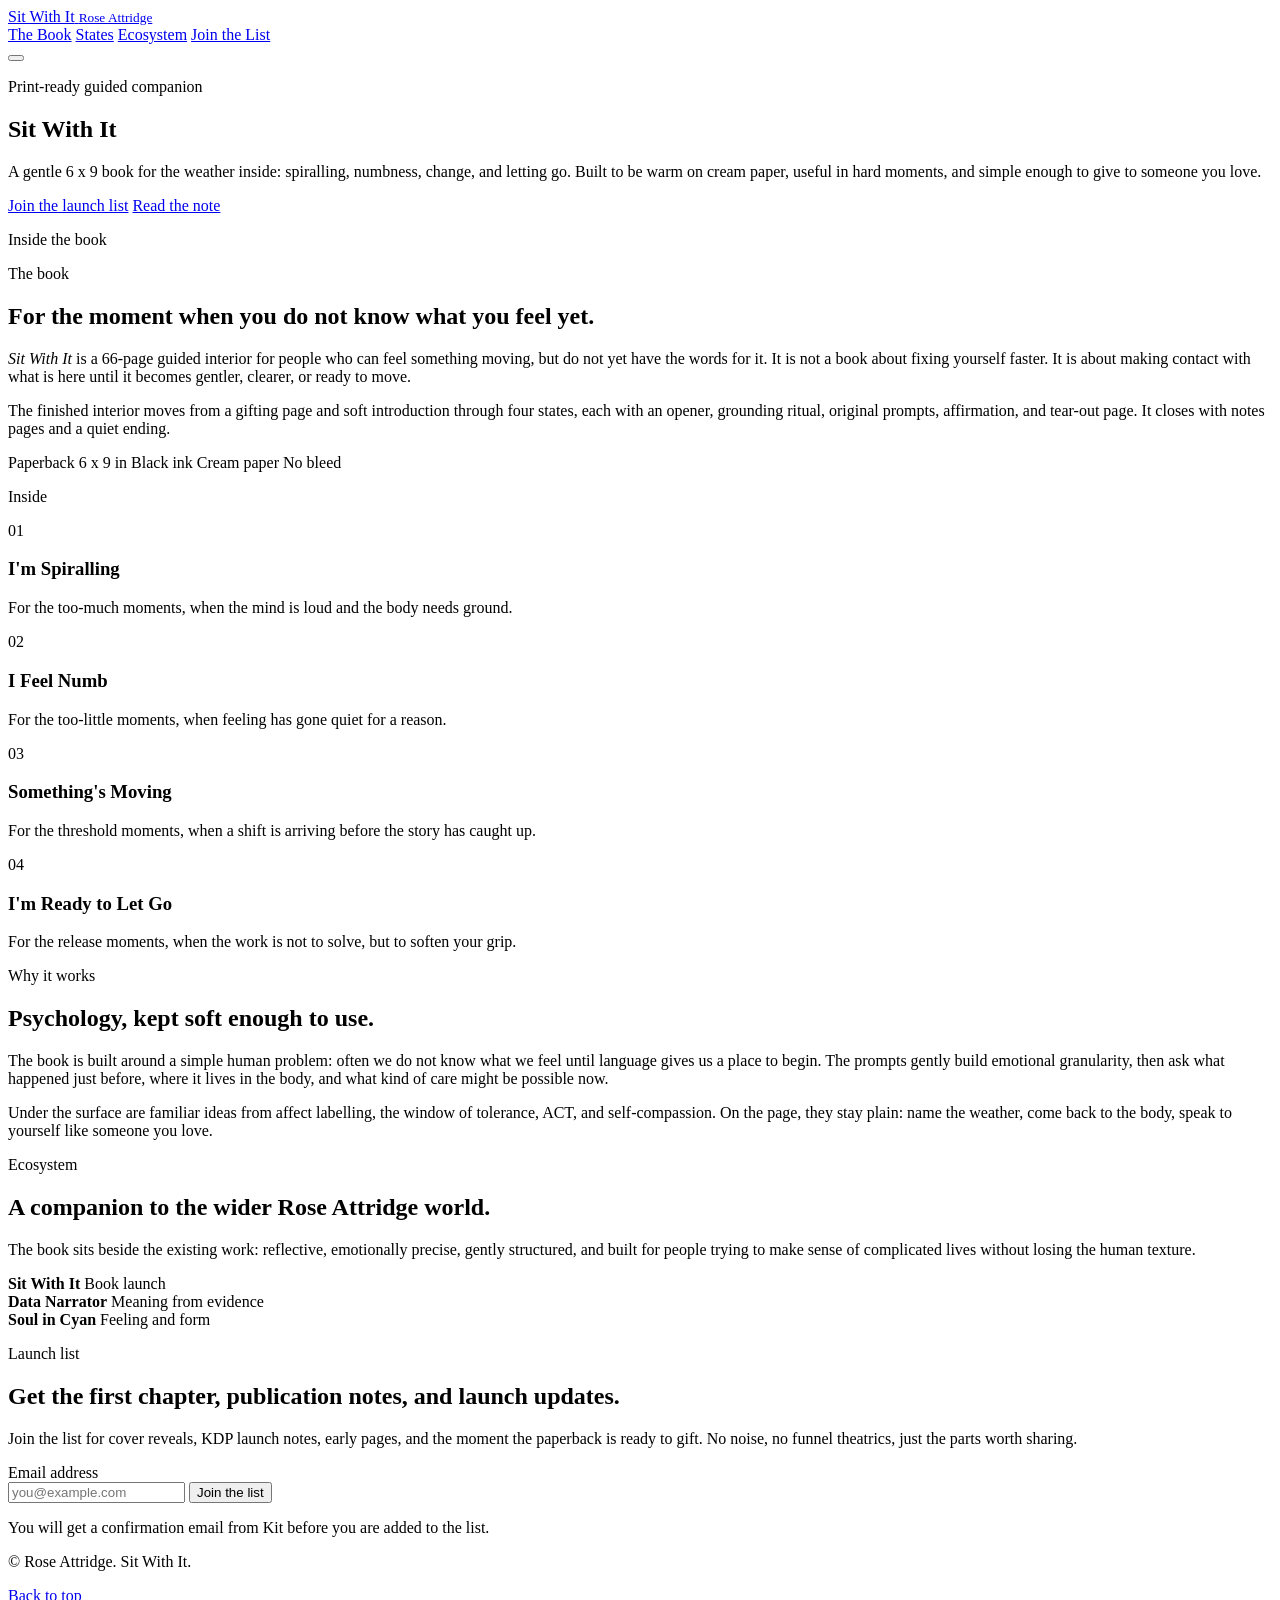
==== index.html @ 322db5fa "Create index.html" ====
<!doctype html>
<html lang="en">
  <head>
    <meta charset="UTF-8" />
    <meta name="viewport" content="width=device-width, initial-scale=1.0" />
    <title>Sit With It | Book Launch</title>
    <meta
      name="description"
      content="Sit With It is a giftable 6x9 guided companion by Rose Attridge for spiralling, numbness, change, and letting go."
    />
    <meta property="og:title" content="Sit With It | Book Launch" />
    <meta
      property="og:description"
      content="Join the launch list for Rose Attridge's print-ready guided companion, Sit With It."
    />
    <meta property="og:type" content="website" />
    <meta property="og:image" content="https://sit-with-it.roseattridge.chatgpt.site/assets/sit-with-it-journal-mockup-corrected-D-GEK0Gi.png" />
    <link rel="icon" href="favicon.svg" />
    <link rel="preconnect" href="https://fonts.googleapis.com" />
    <link rel="preconnect" href="https://fonts.gstatic.com" crossorigin />
    <link
      href="https://fonts.googleapis.com/css2?family=Cormorant+Garamond:ital,wght@0,400;0,500;0,600;1,400&family=Inter:wght@300;400;500;600&display=swap"
      rel="stylesheet"
    />
    <link rel="stylesheet" href="styles.css" />
  </head>
  <body>
    <header class="site-header" data-header>
      <a class="wordmark" href="#top" aria-label="Sit With It home">
        <span>Sit With It</span>
        <small>Rose Attridge</small>
      </a>
      <nav class="nav" aria-label="Primary navigation">
        <a href="#book">The Book</a>
        <a href="#states">States</a>
        <a href="#ecosystem">Ecosystem</a>
        <a class="nav-cta" href="#launch-list">Join the List</a>
      </nav>
      <button class="menu-button" type="button" data-menu-button aria-label="Open navigation">
        <span></span>
        <span></span>
      </button>
    </header>

    <main id="top">
      <section class="hero" aria-labelledby="hero-title">
        <div class="hero-copy">
          <p class="eyebrow">Print-ready guided companion</p>
          <h1 id="hero-title">Sit With It</h1>
          <p class="hero-text">
            A gentle 6 x 9 book for the weather inside: spiralling, numbness, change,
            and letting go. Built to be warm on cream paper, useful in hard moments,
            and simple enough to give to someone you love.
          </p>
          <div class="hero-actions">
            <a class="button primary" href="#launch-list">Join the launch list</a>
            <a class="button secondary" href="#book">Read the note</a>
          </div>
        </div>
        <p class="scroll-cue">Inside the book</p>
      </section>

      <section class="section intro" id="book">
        <p class="section-label">The book</p>
        <div class="intro-grid">
          <div>
            <h2>For the moment when you do not know what you feel yet.</h2>
          </div>
          <div class="intro-copy">
            <p>
              <em>Sit With It</em> is a 66-page guided interior for people who can feel
              something moving, but do not yet have the words for it. It is not a book
              about fixing yourself faster. It is about making contact with what is here
              until it becomes gentler, clearer, or ready to move.
            </p>
            <p>
              The finished interior moves from a gifting page and soft introduction
              through four states, each with an opener, grounding ritual, original
              prompts, affirmation, and tear-out page. It closes with notes pages and
              a quiet ending.
            </p>
          </div>
        </div>
        <div class="production-strip" aria-label="Book production details">
          <span>Paperback</span>
          <span>6 x 9 in</span>
          <span>Black ink</span>
          <span>Cream paper</span>
          <span>No bleed</span>
        </div>
      </section>

      <section class="dark-band" id="states">
        <div class="band-inner">
          <p class="section-label light">Inside</p>
          <div class="theme-grid">
            <article>
              <span>01</span>
              <h3>I'm Spiralling</h3>
              <p>For the too-much moments, when the mind is loud and the body needs ground.</p>
            </article>
            <article>
              <span>02</span>
              <h3>I Feel Numb</h3>
              <p>For the too-little moments, when feeling has gone quiet for a reason.</p>
            </article>
            <article>
              <span>03</span>
              <h3>Something's Moving</h3>
              <p>For the threshold moments, when a shift is arriving before the story has caught up.</p>
            </article>
            <article>
              <span>04</span>
              <h3>I'm Ready to Let Go</h3>
              <p>For the release moments, when the work is not to solve, but to soften your grip.</p>
            </article>
          </div>
        </div>
      </section>

      <section class="section science" id="science">
        <p class="section-label">Why it works</p>
        <div class="science-layout">
          <h2>Psychology, kept soft enough to use.</h2>
          <div class="science-copy">
            <p>
              The book is built around a simple human problem: often we do not know
              what we feel until language gives us a place to begin. The prompts gently
              build emotional granularity, then ask what happened just before, where it
              lives in the body, and what kind of care might be possible now.
            </p>
            <p>
              Under the surface are familiar ideas from affect labelling, the window of
              tolerance, ACT, and self-compassion. On the page, they stay plain: name
              the weather, come back to the body, speak to yourself like someone you love.
            </p>
          </div>
        </div>
      </section>

      <section class="section ecosystem" id="ecosystem">
        <p class="section-label">Ecosystem</p>
        <div class="ecosystem-layout">
          <div class="ecosystem-copy">
            <h2>A companion to the wider Rose Attridge world.</h2>
            <p>
              The book sits beside the existing work: reflective, emotionally precise,
              gently structured, and built for people trying to make sense of complicated
              lives without losing the human texture.
            </p>
          </div>
          <div class="orbit" aria-label="Related ecosystem">
            <div>
              <strong>Sit With It</strong>
              <span>Book launch</span>
            </div>
            <div>
              <strong>Data Narrator</strong>
              <span>Meaning from evidence</span>
            </div>
            <div>
              <strong>Soul in Cyan</strong>
              <span>Feeling and form</span>
            </div>
          </div>
        </div>
      </section>

      <section class="launch" id="launch-list">
        <div class="launch-copy">
          <p class="eyebrow">Launch list</p>
          <h2>Get the first chapter, publication notes, and launch updates.</h2>
          <p>
            Join the list for cover reveals, KDP launch notes, early pages, and the
            moment the paperback is ready to gift. No noise, no funnel theatrics, just
            the parts worth sharing.
          </p>
        </div>

        <form
          class="signup-form seva-form formkit-form"
          action="https://app.kit.com/forms/9691021/subscriptions"
          method="post"
          data-sv-form="9691021"
          data-uid="6dd5b5a5a5"
          data-format="inline"
          data-version="5"
          data-kit-form
        >
          <label for="email">Email address</label>
          <div class="form-row">
            <input
              id="email"
              class="formkit-input"
              name="email_address"
              type="email"
              placeholder="you@example.com"
              aria-label="Email address"
              required
            />
            <button class="button primary formkit-submit" type="submit" data-element="submit">
              Join the list
            </button>
          </div>
          <p class="form-note">
            You will get a confirmation email from Kit before you are added to the list.
          </p>
        </form>
      </section>
    </main>

    <footer class="site-footer">
      <p>© <span data-year></span> Rose Attridge. Sit With It.</p>
      <a href="#top">Back to top</a>
    </footer>

    <script src="https://f.convertkit.com/ckjs/ck.5.js"></script>
    <script type="module" src="script.js"></script>
  </body>
</html>
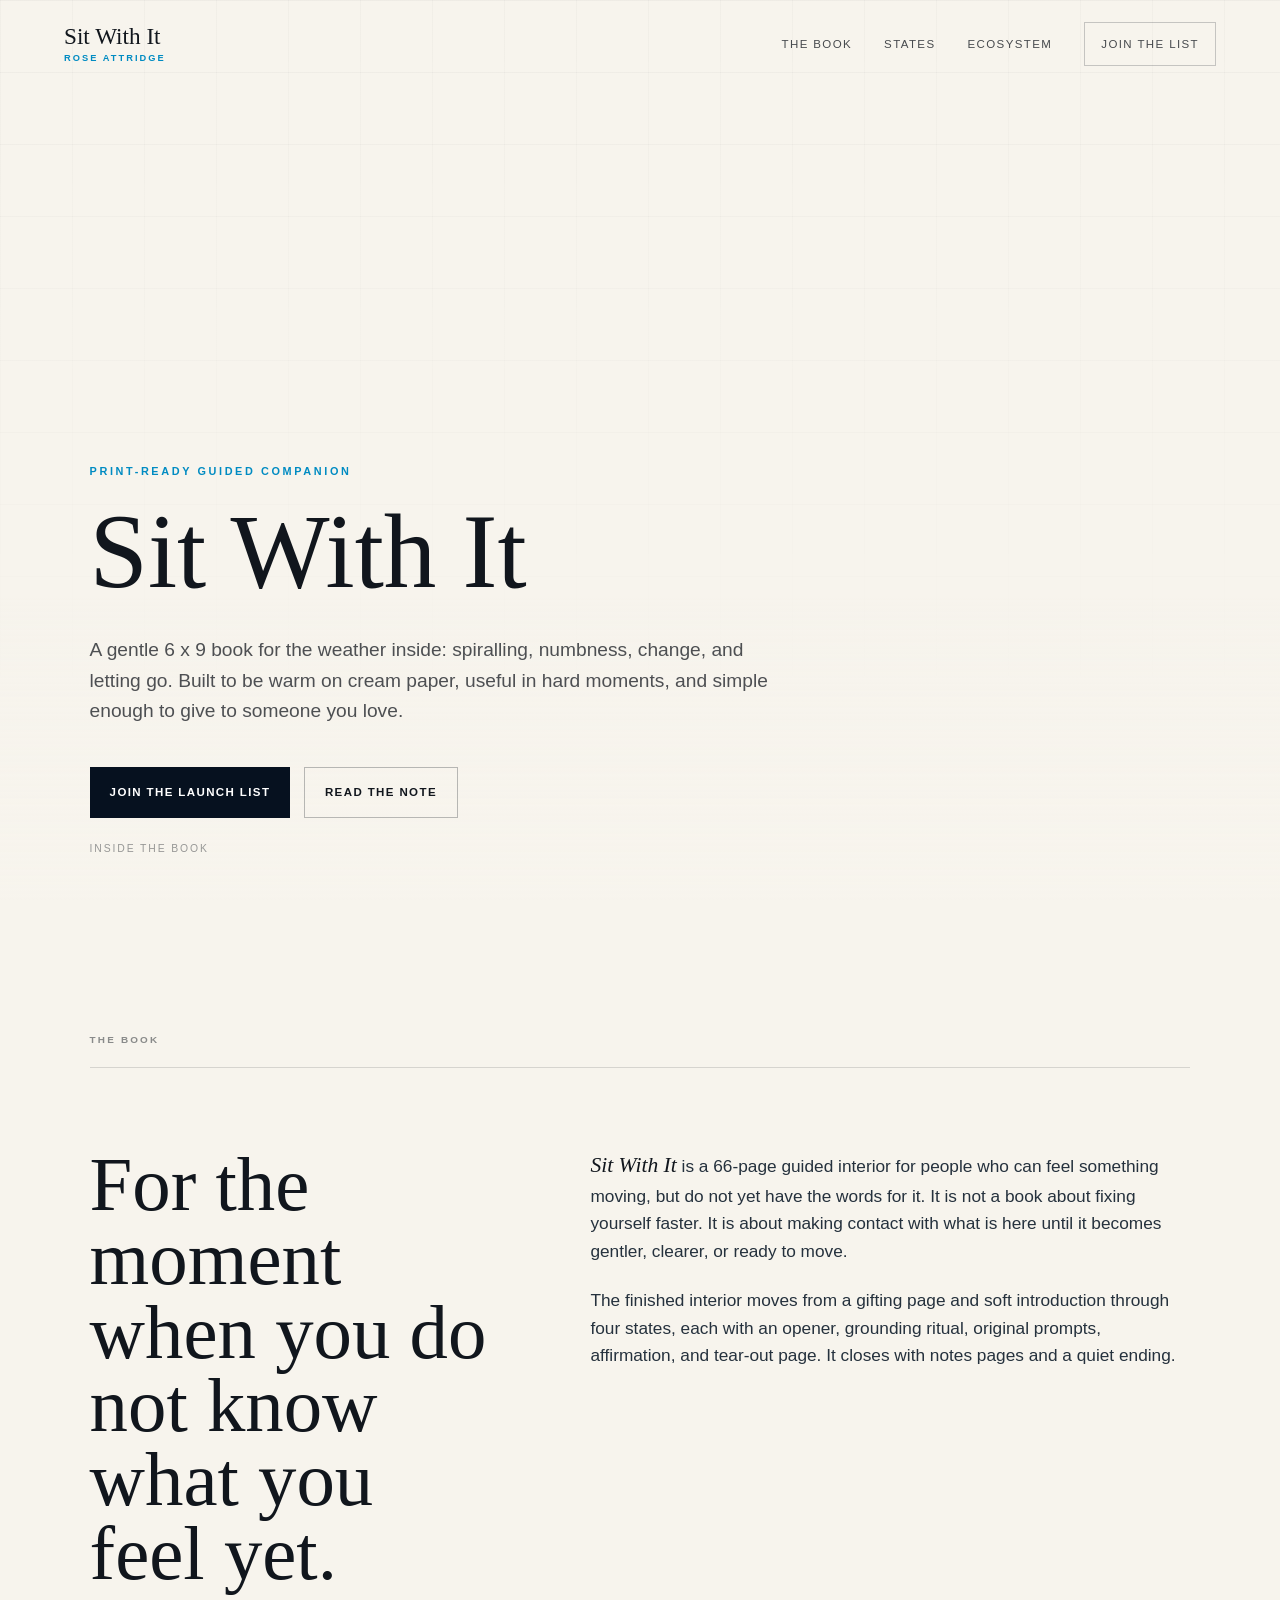
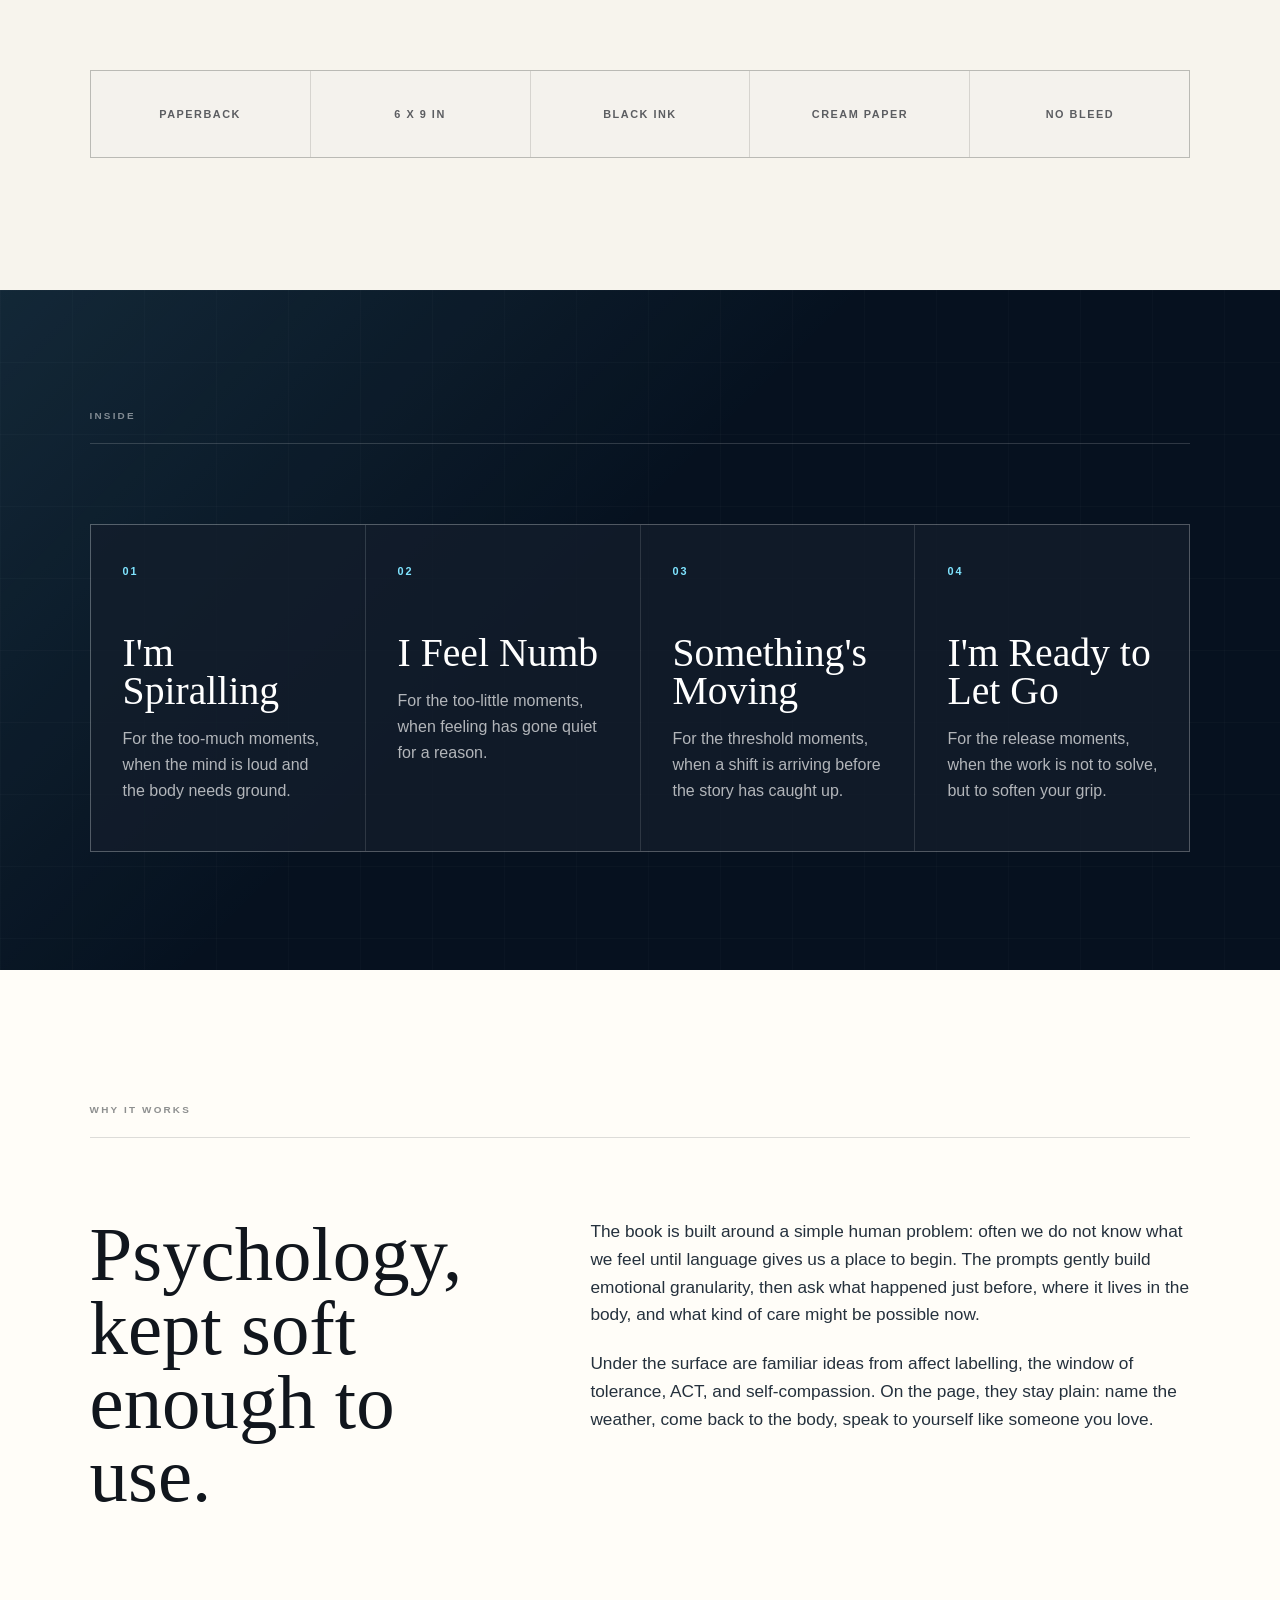
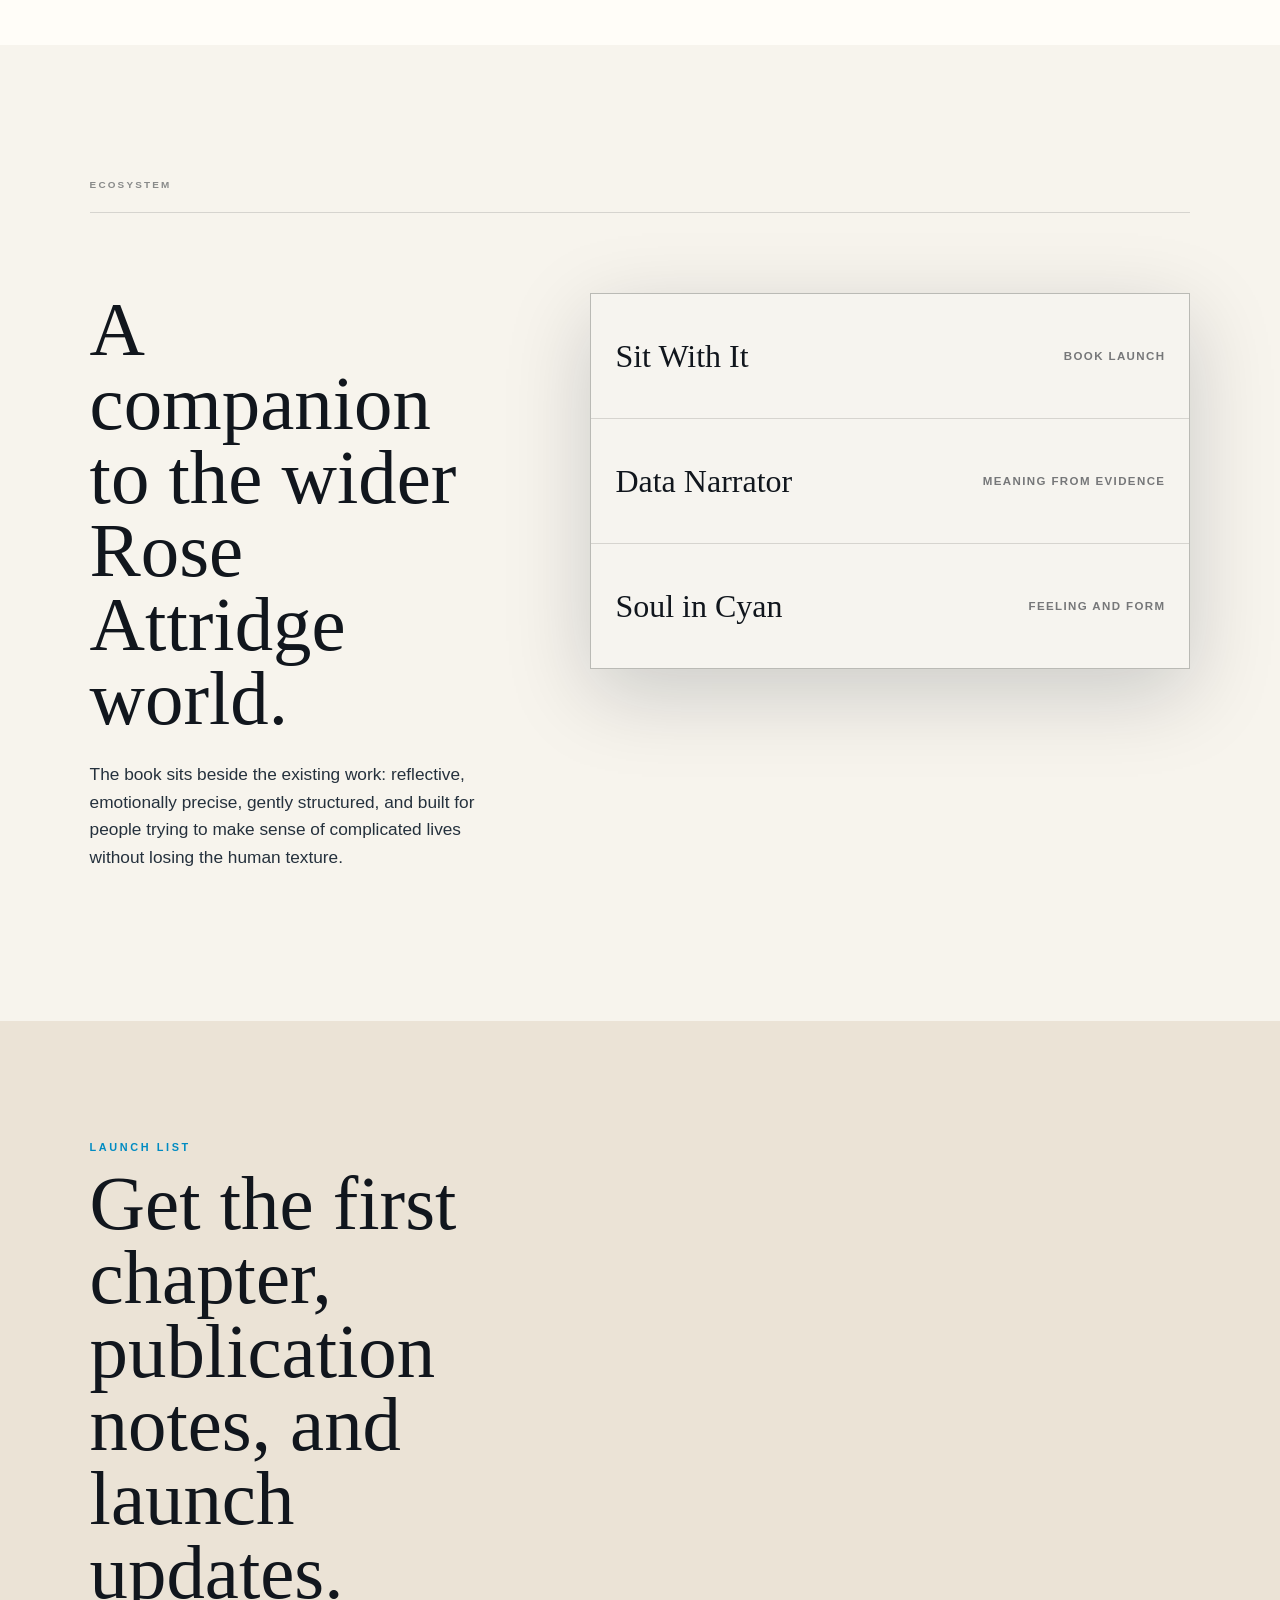
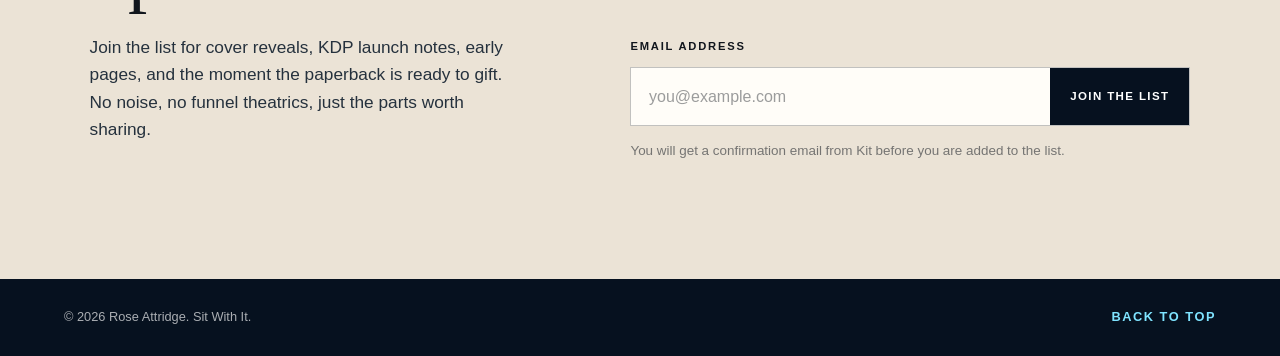
==== commit 7d233df0: "Add analytics and SEO metadata" ====
--- a/index.html
+++ b/index.html
@@ -8,21 +8,60 @@
       name="description"
       content="Sit With It is a giftable 6x9 guided companion by Rose Attridge for spiralling, numbness, change, and letting go."
     />
+    <meta name="robots" content="index, follow, max-image-preview:large" />
+    <link rel="canonical" href="https://sitwithit.co.uk/" />
+    <link rel="manifest" href="/site.webmanifest" />
+    <meta name="theme-color" content="#f4eadf" />
     <meta property="og:title" content="Sit With It | Book Launch" />
     <meta
       property="og:description"
       content="Join the launch list for Rose Attridge's print-ready guided companion, Sit With It."
     />
     <meta property="og:type" content="website" />
-    <meta property="og:image" content="https://sit-with-it.roseattridge.chatgpt.site/assets/sit-with-it-journal-mockup-corrected-D-GEK0Gi.png" />
+    <meta property="og:site_name" content="Sit With It" />
+    <meta property="og:url" content="https://sitwithit.co.uk/" />
+    <meta property="og:image" content="https://sitwithit.co.uk/assets/sit-with-it-journal-mockup-corrected.png" />
+    <meta property="og:image:alt" content="Sit With It guided companion journal by Rose Attridge" />
+    <meta name="twitter:card" content="summary_large_image" />
+    <meta name="twitter:title" content="Sit With It | Book Launch" />
+    <meta
+      name="twitter:description"
+      content="A gentle guided companion for spiralling, numbness, change, and letting go."
+    />
+    <meta name="twitter:image" content="https://sitwithit.co.uk/assets/sit-with-it-journal-mockup-corrected.png" />
     <link rel="icon" href="favicon.svg" />
     <link rel="preconnect" href="https://fonts.googleapis.com" />
     <link rel="preconnect" href="https://fonts.gstatic.com" crossorigin />
+    <link rel="preconnect" href="https://www.googletagmanager.com" />
     <link
       href="https://fonts.googleapis.com/css2?family=Cormorant+Garamond:ital,wght@0,400;0,500;0,600;1,400&family=Inter:wght@300;400;500;600&display=swap"
       rel="stylesheet"
     />
     <link rel="stylesheet" href="styles.css" />
+    <script>
+      window.GA_MEASUREMENT_ID = 'G-603SZCWYZ1';
+    </script>
+    <script src="analytics.js" defer></script>
+    <script type="application/ld+json">
+      {
+        "@context": "https://schema.org",
+        "@type": "Book",
+        "name": "Sit With It",
+        "url": "https://sitwithit.co.uk/",
+        "author": {
+          "@type": "Person",
+          "name": "Rose Attridge",
+          "url": "https://roseattridge.com/"
+        },
+        "description": "Sit With It is a giftable 6x9 guided companion by Rose Attridge for spiralling, numbness, change, and letting go.",
+        "bookFormat": "https://schema.org/Paperback",
+        "inLanguage": "en",
+        "publisher": {
+          "@type": "Person",
+          "name": "Rose Attridge"
+        }
+      }
+    </script>
   </head>
   <body>
     <header class="site-header" data-header>
--- a/styles.css
+++ b/styles.css
@@ -0,0 +1,623 @@
+:root {
+  --ink: #11161d;
+  --ink-soft: #25313d;
+  --night: #06111f;
+  --night-2: #0a1f34;
+  --cyan: #008bc2;
+  --cyan-bright: #7fe4ff;
+  --silver: #dce3e8;
+  --paper: #f7f4ed;
+  --paper-deep: #ebe3d6;
+  --bone: #fffdf8;
+  --clay: #9f6d55;
+  --moss: #677664;
+  --line: rgba(17, 22, 29, .14);
+  --line-light: rgba(255, 255, 255, .16);
+  --shadow: 0 24px 80px rgba(6, 17, 31, .18);
+}
+
+* { box-sizing: border-box; }
+
+html { scroll-behavior: smooth; }
+
+body {
+  margin: 0;
+  background: var(--paper);
+  color: var(--ink);
+  font-family: Inter, sans-serif;
+  font-weight: 300;
+  line-height: 1.6;
+}
+
+body::before {
+  content: "";
+  position: fixed;
+  inset: 0;
+  z-index: -1;
+  pointer-events: none;
+  background:
+    linear-gradient(rgba(17, 22, 29, .025) 1px, transparent 1px),
+    linear-gradient(90deg, rgba(17, 22, 29, .02) 1px, transparent 1px);
+  background-size: 72px 72px;
+  opacity: .55;
+}
+
+a { color: inherit; text-decoration: none; }
+
+h1,
+h2,
+h3,
+p { margin-top: 0; }
+
+h1,
+h2,
+h3 {
+  font-family: "Cormorant Garamond", serif;
+  font-weight: 500;
+  letter-spacing: 0;
+  line-height: .96;
+}
+
+.site-header {
+  position: fixed;
+  z-index: 50;
+  top: 0;
+  left: 0;
+  width: 100%;
+  height: 88px;
+  display: flex;
+  align-items: center;
+  justify-content: space-between;
+  padding: 0 5vw;
+  color: var(--ink);
+  transition: .35s ease;
+}
+
+.site-header.scrolled,
+.site-header.menu-open {
+  height: 70px;
+  background: rgba(6, 17, 31, .9);
+  border-bottom: 1px solid rgba(255, 255, 255, .08);
+  backdrop-filter: blur(16px);
+  color: white;
+}
+
+.wordmark {
+  display: flex;
+  flex-direction: column;
+  line-height: 1.05;
+}
+
+.wordmark span {
+  font-family: "Cormorant Garamond", serif;
+  font-size: 1.45rem;
+}
+
+.wordmark small {
+  margin-top: 5px;
+  color: var(--cyan);
+  font-size: .58rem;
+  font-weight: 600;
+  letter-spacing: .22em;
+  text-transform: uppercase;
+}
+
+.nav {
+  display: flex;
+  align-items: center;
+  gap: 2rem;
+}
+
+.nav a {
+  font-size: .72rem;
+  font-weight: 500;
+  letter-spacing: .12em;
+  opacity: .76;
+  text-transform: uppercase;
+}
+
+.nav a:hover { opacity: 1; }
+
+.nav-cta {
+  border: 1px solid rgba(17, 22, 29, .28);
+  padding: .72rem 1rem;
+}
+
+.site-header.scrolled .wordmark small,
+.site-header.menu-open .wordmark small {
+  color: var(--cyan-bright);
+}
+
+.site-header.scrolled .nav-cta,
+.site-header.menu-open .nav-cta {
+  border-color: rgba(255, 255, 255, .42);
+}
+
+.menu-button { display: none; }
+
+.hero {
+  min-height: 100svh;
+  padding: 160px 7vw 82px;
+  color: var(--ink);
+  position: relative;
+  overflow: hidden;
+  display: grid;
+  grid-template-columns: minmax(0, 1fr);
+  align-items: end;
+  background:
+    linear-gradient(90deg, rgba(247, 244, 237, .98) 0%, rgba(247, 244, 237, .93) 34%, rgba(247, 244, 237, .58) 62%, rgba(247, 244, 237, .38) 100%),
+    url("https://sit-with-it.roseattridge.chatgpt.site/assets/sit-with-it-journal-mockup-corrected-D-GEK0Gi.png") center right / cover no-repeat,
+    var(--paper);
+}
+
+.hero::before {
+  content: "";
+  position: absolute;
+  inset: 0;
+  pointer-events: none;
+  background:
+    linear-gradient(rgba(17, 22, 29, .035) 1px, transparent 1px),
+    linear-gradient(90deg, rgba(17, 22, 29, .025) 1px, transparent 1px);
+  background-size: 72px 72px;
+  mask-image: linear-gradient(to bottom, black 0%, transparent 82%);
+}
+
+.hero::after {
+  content: "";
+  position: absolute;
+  inset: auto 0 0;
+  height: 34vh;
+  background: linear-gradient(to bottom, transparent, var(--paper));
+}
+
+.hero-copy,
+.scroll-cue {
+  position: relative;
+  z-index: 2;
+}
+
+.eyebrow {
+  color: var(--cyan);
+  font-size: .68rem;
+  font-weight: 600;
+  letter-spacing: .24em;
+  text-transform: uppercase;
+}
+
+.hero .eyebrow {
+  color: var(--cyan);
+  margin-bottom: 1.35rem;
+}
+
+.hero h1 {
+  max-width: 960px;
+  margin: 0 0 2rem;
+  font-size: clamp(4rem, 8.2vw, 8.9rem);
+}
+
+.hero-text {
+  max-width: 690px;
+  color: rgba(17, 22, 29, .74);
+  font-size: clamp(1.05rem, 1.5vw, 1.32rem);
+}
+
+.hero-actions {
+  display: flex;
+  flex-wrap: wrap;
+  gap: .85rem;
+  margin-top: 2.5rem;
+}
+
+.button {
+  display: inline-flex;
+  min-height: 48px;
+  align-items: center;
+  justify-content: center;
+  padding: .95rem 1.25rem;
+  border: 0;
+  border-radius: 0;
+  cursor: pointer;
+  font-family: Inter, sans-serif;
+  font-size: .72rem;
+  font-weight: 600;
+  letter-spacing: .12em;
+  text-transform: uppercase;
+  transition: .25s ease;
+}
+
+.button.primary {
+  background: var(--night);
+  color: white;
+}
+
+.button.secondary {
+  border: 1px solid rgba(17, 22, 29, .28);
+  color: var(--ink);
+}
+
+.button:hover { transform: translateY(-2px); }
+
+.scroll-cue {
+  position: absolute;
+  bottom: 32px;
+  left: 7vw;
+  color: rgba(17, 22, 29, .42);
+  font-size: .65rem;
+  letter-spacing: .18em;
+  text-transform: uppercase;
+}
+
+.section {
+  position: relative;
+  padding: 132px 7vw;
+}
+
+.section-label {
+  margin-bottom: 5rem;
+  padding-bottom: 1.2rem;
+  border-bottom: 1px solid var(--line);
+  color: rgba(17, 22, 29, .48);
+  font-size: .62rem;
+  font-weight: 600;
+  letter-spacing: .22em;
+  text-transform: uppercase;
+}
+
+.section-label.light {
+  border-bottom-color: var(--line-light);
+  color: rgba(255, 255, 255, .48);
+}
+
+.intro-grid,
+.ecosystem-layout,
+.science-layout {
+  display: grid;
+  grid-template-columns: minmax(0, 1fr) minmax(320px, 600px);
+  gap: clamp(3rem, 8vw, 9rem);
+}
+
+.intro h2,
+.science h2,
+.ecosystem h2,
+.launch h2 {
+  margin-bottom: 0;
+  font-size: clamp(3.1rem, 6vw, 6.6rem);
+}
+
+.intro-copy {
+  color: var(--ink-soft);
+  font-size: 1.08rem;
+}
+
+.intro-copy p + p { margin-top: 1.35rem; }
+
+.intro-copy em {
+  color: var(--ink);
+  font-family: "Cormorant Garamond", serif;
+  font-size: 1.25em;
+}
+
+.production-strip {
+  display: grid;
+  grid-template-columns: repeat(5, minmax(0, 1fr));
+  gap: 1px;
+  margin-top: 5rem;
+  border: 1px solid var(--line);
+  background: var(--line);
+}
+
+.production-strip span {
+  min-height: 86px;
+  display: grid;
+  place-items: center;
+  background: rgba(255, 253, 248, .72);
+  color: rgba(17, 22, 29, .68);
+  font-size: .68rem;
+  font-weight: 600;
+  letter-spacing: .14em;
+  text-align: center;
+  text-transform: uppercase;
+}
+
+.dark-band {
+  position: relative;
+  overflow: hidden;
+  padding: 118px 7vw;
+  background: var(--night);
+  color: white;
+}
+
+.dark-band::before {
+  content: "";
+  position: absolute;
+  inset: 0;
+  background:
+    linear-gradient(135deg, rgba(127, 228, 255, .12), transparent 46%),
+    linear-gradient(rgba(255, 255, 255, .025) 1px, transparent 1px),
+    linear-gradient(90deg, rgba(255, 255, 255, .02) 1px, transparent 1px);
+  background-size: auto, 72px 72px, 72px 72px;
+  opacity: .9;
+}
+
+.band-inner {
+  position: relative;
+  z-index: 1;
+}
+
+.theme-grid {
+  display: grid;
+  grid-template-columns: repeat(4, minmax(0, 1fr));
+  gap: 1px;
+  background: var(--line-light);
+  border: 1px solid var(--line-light);
+}
+
+.theme-grid article {
+  min-height: 310px;
+  padding: 2rem;
+  background: rgba(6, 17, 31, .74);
+}
+
+.theme-grid span {
+  color: var(--cyan-bright);
+  font-size: .68rem;
+  font-weight: 600;
+  letter-spacing: .18em;
+}
+
+.theme-grid h3 {
+  margin: 3.2rem 0 1rem;
+  font-size: clamp(2rem, 3.1vw, 3.5rem);
+}
+
+.theme-grid p {
+  max-width: 25rem;
+  color: rgba(255, 255, 255, .68);
+}
+
+.science {
+  background: var(--bone);
+}
+
+.science-copy {
+  color: var(--ink-soft);
+  font-size: 1.08rem;
+}
+
+.science-copy p + p { margin-top: 1.35rem; }
+
+.ecosystem-copy p {
+  max-width: 42rem;
+  margin-top: 1.6rem;
+  color: var(--ink-soft);
+  font-size: 1.08rem;
+}
+
+.orbit {
+  display: grid;
+  gap: 1px;
+  align-self: start;
+  background: var(--line);
+  border: 1px solid var(--line);
+  box-shadow: var(--shadow);
+}
+
+.orbit div {
+  display: flex;
+  min-height: 124px;
+  align-items: center;
+  justify-content: space-between;
+  gap: 2rem;
+  padding: 1.3rem 1.5rem;
+  background: rgba(255, 253, 248, .78);
+}
+
+.orbit strong {
+  font-family: "Cormorant Garamond", serif;
+  font-size: 2rem;
+  font-weight: 500;
+}
+
+.orbit span {
+  max-width: 12rem;
+  color: rgba(17, 22, 29, .56);
+  font-size: .72rem;
+  font-weight: 600;
+  letter-spacing: .12em;
+  text-align: right;
+  text-transform: uppercase;
+}
+
+.launch {
+  display: grid;
+  grid-template-columns: minmax(0, 1fr) minmax(320px, 560px);
+  gap: clamp(3rem, 8vw, 8rem);
+  padding: 118px 7vw;
+  background: var(--paper-deep);
+}
+
+.launch-copy p:last-child {
+  max-width: 42rem;
+  margin-top: 1.5rem;
+  color: var(--ink-soft);
+  font-size: 1.08rem;
+}
+
+.signup-form {
+  align-self: end;
+  padding-top: 1rem;
+}
+
+.signup-form label {
+  display: block;
+  margin-bottom: .7rem;
+  font-size: .7rem;
+  font-weight: 600;
+  letter-spacing: .16em;
+  text-transform: uppercase;
+}
+
+.form-row {
+  display: grid;
+  grid-template-columns: minmax(0, 1fr) auto;
+  border: 1px solid rgba(17, 22, 29, .26);
+  background: var(--bone);
+}
+
+input {
+  min-width: 0;
+  border: 0;
+  background: transparent;
+  color: var(--ink);
+  font: inherit;
+  outline: 0;
+  padding: 1rem 1.1rem;
+}
+
+input::placeholder { color: rgba(17, 22, 29, .42); }
+
+.signup-form .button.primary {
+  background: var(--night);
+  color: white;
+}
+
+.form-note {
+  margin: .85rem 0 0;
+  color: rgba(17, 22, 29, .54);
+  font-size: .84rem;
+}
+
+.site-footer {
+  display: flex;
+  align-items: center;
+  justify-content: space-between;
+  gap: 1rem;
+  padding: 28px 5vw;
+  background: var(--night);
+  color: rgba(255, 255, 255, .66);
+  font-size: .8rem;
+}
+
+.site-footer p { margin: 0; }
+
+.site-footer a {
+  color: var(--cyan-bright);
+  font-weight: 600;
+  letter-spacing: .12em;
+  text-transform: uppercase;
+}
+
+@media (max-width: 900px) {
+  .site-header { height: 74px; }
+
+  .menu-button {
+    display: inline-flex;
+    width: 44px;
+    height: 44px;
+    align-items: center;
+    justify-content: center;
+    flex-direction: column;
+    gap: 7px;
+    border: 1px solid rgba(17, 22, 29, .24);
+    background: transparent;
+    color: currentColor;
+  }
+
+  .menu-button span {
+    width: 18px;
+    height: 1px;
+    background: currentColor;
+  }
+
+  .nav {
+    position: fixed;
+    top: 70px;
+    right: 0;
+    left: 0;
+    display: none;
+    flex-direction: column;
+    align-items: stretch;
+    gap: 0;
+    padding: 1rem 5vw 1.5rem;
+    background: rgba(6, 17, 31, .96);
+    border-bottom: 1px solid rgba(255, 255, 255, .1);
+  }
+
+  .site-header.menu-open .nav { display: flex; }
+
+  .nav a {
+    padding: .9rem 0;
+    border-bottom: 1px solid rgba(255, 255, 255, .08);
+    color: white;
+  }
+
+  .nav-cta {
+    margin-top: .7rem;
+    padding: .85rem 1rem;
+    text-align: center;
+  }
+
+  .hero {
+    min-height: 94svh;
+    padding-top: 128px;
+    background-position: 62% center;
+  }
+
+  .hero h1 { font-size: clamp(3.25rem, 14vw, 5.5rem); }
+
+  .intro-grid,
+  .ecosystem-layout,
+  .science-layout,
+  .launch {
+    grid-template-columns: 1fr;
+  }
+
+  .section,
+  .dark-band,
+  .launch {
+    padding: 92px 6vw;
+  }
+
+  .section-label { margin-bottom: 3.2rem; }
+
+  .theme-grid,
+  .production-strip {
+    grid-template-columns: 1fr;
+  }
+
+  .theme-grid article { min-height: 240px; }
+}
+
+@media (max-width: 620px) {
+  .hero {
+    padding-right: 5vw;
+    padding-left: 5vw;
+    background:
+      linear-gradient(180deg, rgba(247, 244, 237, .96) 0%, rgba(247, 244, 237, .88) 56%, rgba(247, 244, 237, .72) 100%),
+      url("https://sit-with-it.roseattridge.chatgpt.site/assets/sit-with-it-journal-mockup-corrected-D-GEK0Gi.png") 63% center / cover no-repeat,
+      var(--paper);
+  }
+
+  .button { width: 100%; }
+
+  .form-row { grid-template-columns: 1fr; }
+
+  .orbit div {
+    display: block;
+  }
+
+  .orbit span {
+    display: block;
+    margin-top: .4rem;
+    text-align: left;
+  }
+
+  .site-footer {
+    display: block;
+  }
+
+  .site-footer a {
+    display: inline-block;
+    margin-top: .8rem;
+  }
+}
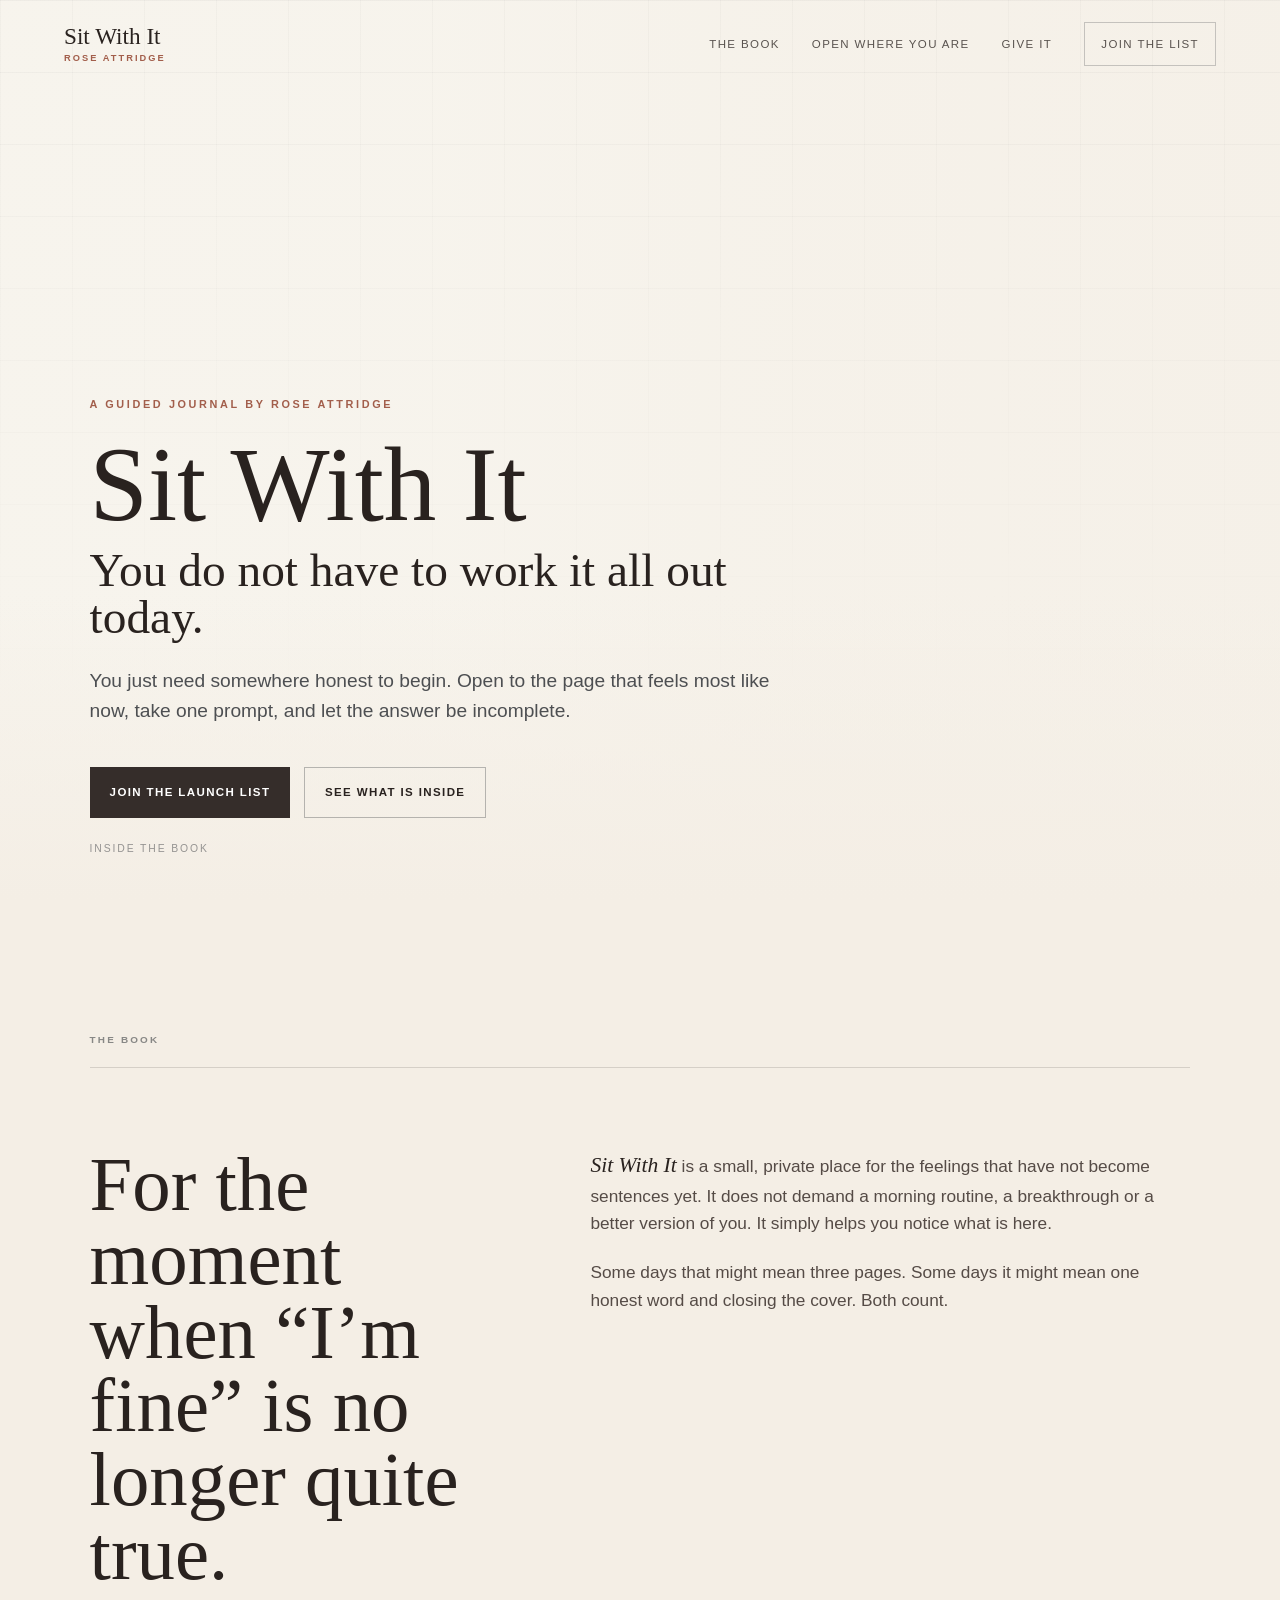
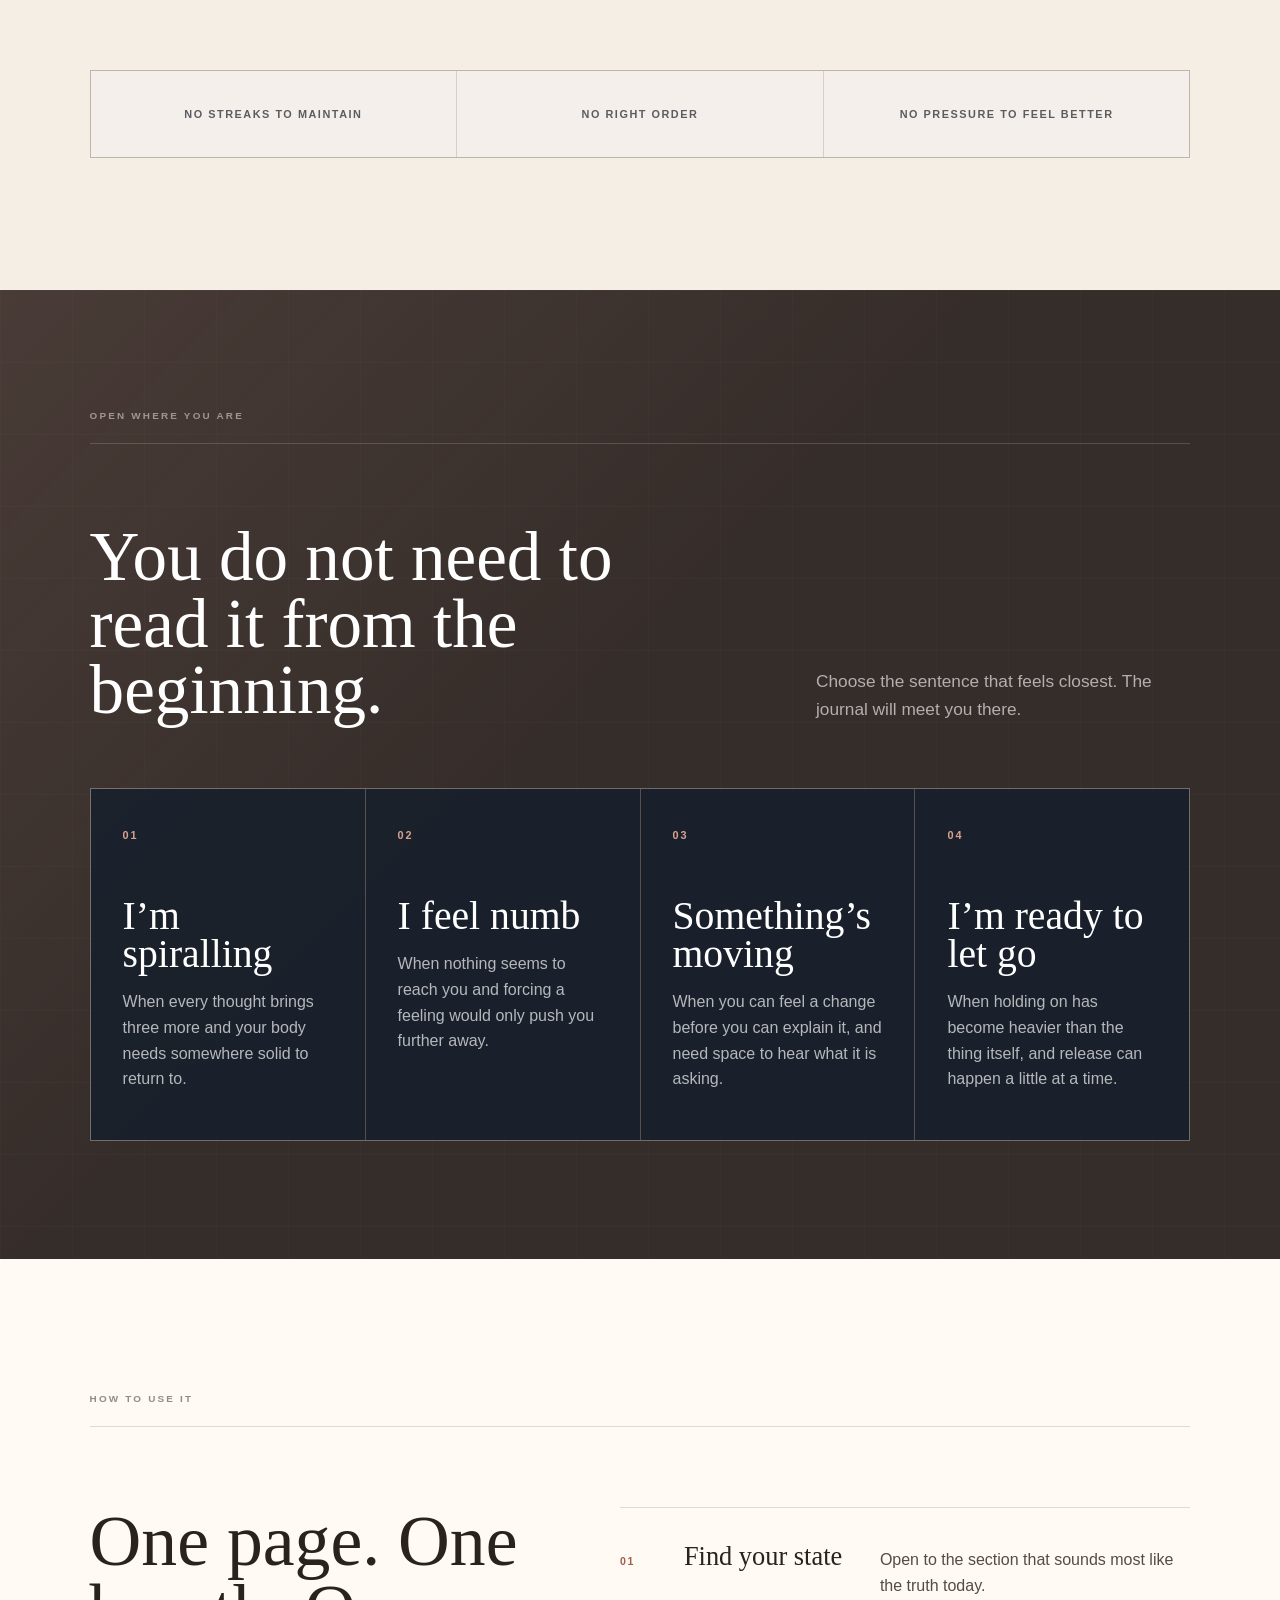
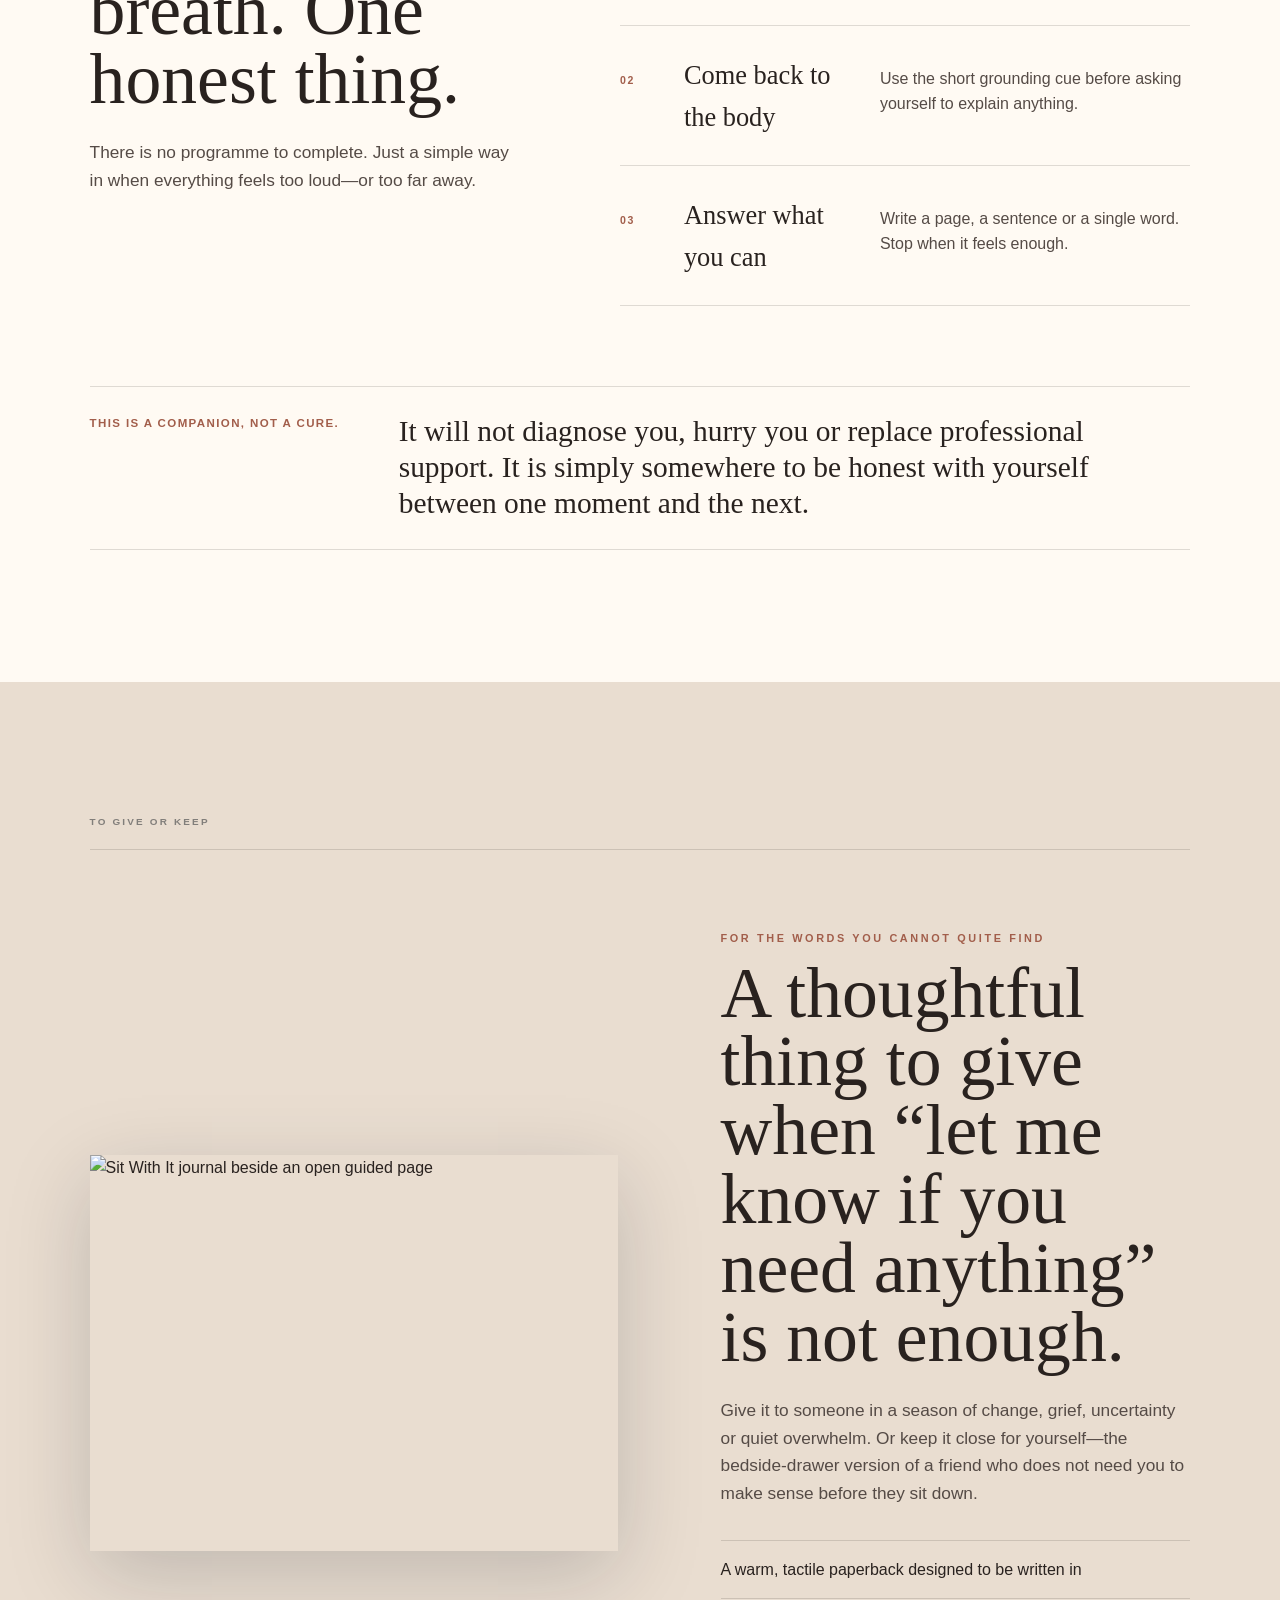
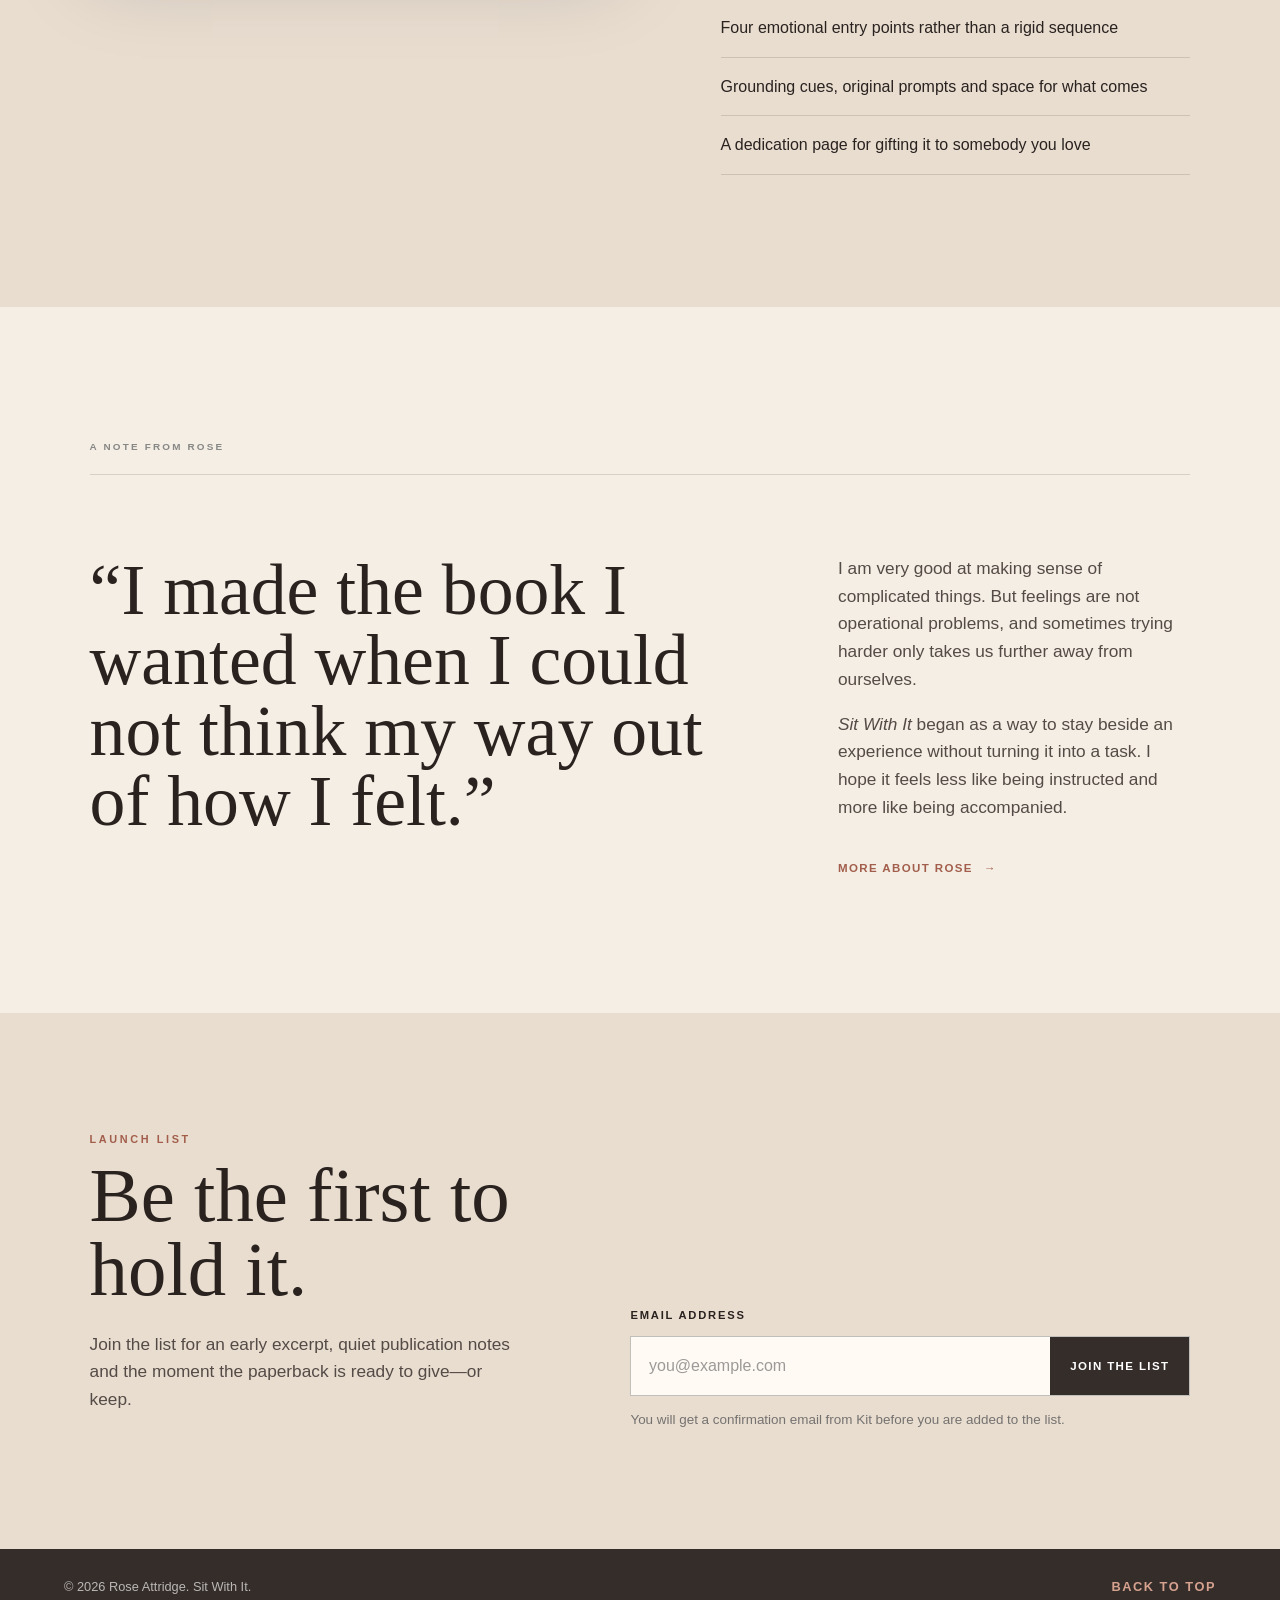
==== commit 77d08a42: "Reposition Sit With It as a quiet emotional companion" ====
--- a/index.html
+++ b/index.html
@@ -3,19 +3,19 @@
   <head>
     <meta charset="UTF-8" />
     <meta name="viewport" content="width=device-width, initial-scale=1.0" />
-    <title>Sit With It | Book Launch</title>
+    <title>Sit With It | A guided journal for what you cannot rush</title>
     <meta
       name="description"
-      content="Sit With It is a giftable 6x9 guided companion by Rose Attridge for spiralling, numbness, change, and letting go."
+      content="Sit With It is a gentle guided journal by Rose Attridge for the moments when you are spiralling, numb, changing, or ready to let go."
     />
     <meta name="robots" content="index, follow, max-image-preview:large" />
     <link rel="canonical" href="https://sitwithit.co.uk/" />
     <link rel="manifest" href="/site.webmanifest" />
     <meta name="theme-color" content="#f4eadf" />
-    <meta property="og:title" content="Sit With It | Book Launch" />
+    <meta property="og:title" content="Sit With It | A guided journal for what you cannot rush" />
     <meta
       property="og:description"
-      content="Join the launch list for Rose Attridge's print-ready guided companion, Sit With It."
+      content="You do not have to work it all out today. You just need somewhere honest to begin."
     />
     <meta property="og:type" content="website" />
     <meta property="og:site_name" content="Sit With It" />
@@ -23,10 +23,10 @@
     <meta property="og:image" content="https://sitwithit.co.uk/assets/sit-with-it-journal-mockup-corrected.png" />
     <meta property="og:image:alt" content="Sit With It guided companion journal by Rose Attridge" />
     <meta name="twitter:card" content="summary_large_image" />
-    <meta name="twitter:title" content="Sit With It | Book Launch" />
+    <meta name="twitter:title" content="Sit With It | A guided journal for what you cannot rush" />
     <meta
       name="twitter:description"
-      content="A gentle guided companion for spiralling, numbness, change, and letting go."
+      content="You do not have to work it all out today. You just need somewhere honest to begin."
     />
     <meta name="twitter:image" content="https://sitwithit.co.uk/assets/sit-with-it-journal-mockup-corrected.png" />
     <link rel="icon" href="favicon.svg" />
@@ -53,7 +53,7 @@
           "name": "Rose Attridge",
           "url": "https://roseattridge.com/"
         },
-        "description": "Sit With It is a giftable 6x9 guided companion by Rose Attridge for spiralling, numbness, change, and letting go.",
+        "description": "Sit With It is a gentle guided journal by Rose Attridge for the moments when you are spiralling, numb, changing, or ready to let go.",
         "bookFormat": "https://schema.org/Paperback",
         "inLanguage": "en",
         "publisher": {
@@ -71,8 +71,8 @@
       </a>
       <nav class="nav" aria-label="Primary navigation">
         <a href="#book">The Book</a>
-        <a href="#states">States</a>
-        <a href="#ecosystem">Ecosystem</a>
+        <a href="#inside">Open Where You Are</a>
+        <a href="#gift">Give It</a>
         <a class="nav-cta" href="#launch-list">Join the List</a>
       </nav>
       <button class="menu-button" type="button" data-menu-button aria-label="Open navigation">
@@ -84,16 +84,16 @@
     <main id="top">
       <section class="hero" aria-labelledby="hero-title">
         <div class="hero-copy">
-          <p class="eyebrow">Print-ready guided companion</p>
+          <p class="eyebrow">A guided journal by Rose Attridge</p>
           <h1 id="hero-title">Sit With It</h1>
+          <p class="hero-line">You do not have to work it all out today.</p>
           <p class="hero-text">
-            A gentle 6 x 9 book for the weather inside: spiralling, numbness, change,
-            and letting go. Built to be warm on cream paper, useful in hard moments,
-            and simple enough to give to someone you love.
+            You just need somewhere honest to begin. Open to the page that feels most
+            like now, take one prompt, and let the answer be incomplete.
           </p>
           <div class="hero-actions">
             <a class="button primary" href="#launch-list">Join the launch list</a>
-            <a class="button secondary" href="#book">Read the note</a>
+            <a class="button secondary" href="#inside">See what is inside</a>
           </div>
         </div>
         <p class="scroll-cue">Inside the book</p>
@@ -102,105 +102,117 @@
       <section class="section intro" id="book">
         <p class="section-label">The book</p>
         <div class="intro-grid">
+          <div><h2>For the moment when “I’m fine” is no longer quite true.</h2></div>
+          <div class="intro-copy">
+            <p>
+              <em>Sit With It</em> is a small, private place for the feelings that have not
+              become sentences yet. It does not demand a morning routine, a breakthrough
+              or a better version of you. It simply helps you notice what is here.
+            </p>
+            <p>
+              Some days that might mean three pages. Some days it might mean one honest
+              word and closing the cover. Both count.
+            </p>
+          </div>
+        </div>
+        <div class="promise-strip" aria-label="What the journal offers">
+          <span>No streaks to maintain</span>
+          <span>No right order</span>
+          <span>No pressure to feel better</span>
+        </div>
+      </section>
+
+      <section class="dark-band" id="inside">
+        <div class="band-inner">
+          <p class="section-label light">Open where you are</p>
+          <div class="states-heading">
+            <h2>You do not need to read it from the beginning.</h2>
+            <p>Choose the sentence that feels closest. The journal will meet you there.</p>
+          </div>
+          <div class="theme-grid">
+            <article>
+              <span>01</span>
+              <h3>I’m spiralling</h3>
+              <p>When every thought brings three more and your body needs somewhere solid to return to.</p>
+            </article>
+            <article>
+              <span>02</span>
+              <h3>I feel numb</h3>
+              <p>When nothing seems to reach you and forcing a feeling would only push you further away.</p>
+            </article>
+            <article>
+              <span>03</span>
+              <h3>Something’s moving</h3>
+              <p>When you can feel a change before you can explain it, and need space to hear what it is asking.</p>
+            </article>
+            <article>
+              <span>04</span>
+              <h3>I’m ready to let go</h3>
+              <p>When holding on has become heavier than the thing itself, and release can happen a little at a time.</p>
+            </article>
+          </div>
+        </div>
+      </section>
+
+      <section class="section ritual" id="ritual">
+        <p class="section-label">How to use it</p>
+        <div class="ritual-layout">
           <div>
-            <h2>For the moment when you do not know what you feel yet.</h2>
-          </div>
-          <div class="intro-copy">
-            <p>
-              <em>Sit With It</em> is a 66-page guided interior for people who can feel
-              something moving, but do not yet have the words for it. It is not a book
-              about fixing yourself faster. It is about making contact with what is here
-              until it becomes gentler, clearer, or ready to move.
-            </p>
-            <p>
-              The finished interior moves from a gifting page and soft introduction
-              through four states, each with an opener, grounding ritual, original
-              prompts, affirmation, and tear-out page. It closes with notes pages and
-              a quiet ending.
-            </p>
-          </div>
-        </div>
-        <div class="production-strip" aria-label="Book production details">
-          <span>Paperback</span>
-          <span>6 x 9 in</span>
-          <span>Black ink</span>
-          <span>Cream paper</span>
-          <span>No bleed</span>
-        </div>
-      </section>
-
-      <section class="dark-band" id="states">
-        <div class="band-inner">
-          <p class="section-label light">Inside</p>
-          <div class="theme-grid">
-            <article>
-              <span>01</span>
-              <h3>I'm Spiralling</h3>
-              <p>For the too-much moments, when the mind is loud and the body needs ground.</p>
-            </article>
-            <article>
-              <span>02</span>
-              <h3>I Feel Numb</h3>
-              <p>For the too-little moments, when feeling has gone quiet for a reason.</p>
-            </article>
-            <article>
-              <span>03</span>
-              <h3>Something's Moving</h3>
-              <p>For the threshold moments, when a shift is arriving before the story has caught up.</p>
-            </article>
-            <article>
-              <span>04</span>
-              <h3>I'm Ready to Let Go</h3>
-              <p>For the release moments, when the work is not to solve, but to soften your grip.</p>
-            </article>
-          </div>
-        </div>
-      </section>
-
-      <section class="section science" id="science">
-        <p class="section-label">Why it works</p>
-        <div class="science-layout">
-          <h2>Psychology, kept soft enough to use.</h2>
-          <div class="science-copy">
-            <p>
-              The book is built around a simple human problem: often we do not know
-              what we feel until language gives us a place to begin. The prompts gently
-              build emotional granularity, then ask what happened just before, where it
-              lives in the body, and what kind of care might be possible now.
-            </p>
-            <p>
-              Under the surface are familiar ideas from affect labelling, the window of
-              tolerance, ACT, and self-compassion. On the page, they stay plain: name
-              the weather, come back to the body, speak to yourself like someone you love.
-            </p>
-          </div>
-        </div>
-      </section>
-
-      <section class="section ecosystem" id="ecosystem">
-        <p class="section-label">Ecosystem</p>
-        <div class="ecosystem-layout">
-          <div class="ecosystem-copy">
-            <h2>A companion to the wider Rose Attridge world.</h2>
-            <p>
-              The book sits beside the existing work: reflective, emotionally precise,
-              gently structured, and built for people trying to make sense of complicated
-              lives without losing the human texture.
-            </p>
-          </div>
-          <div class="orbit" aria-label="Related ecosystem">
-            <div>
-              <strong>Sit With It</strong>
-              <span>Book launch</span>
-            </div>
-            <div>
-              <strong>Data Narrator</strong>
-              <span>Meaning from evidence</span>
-            </div>
-            <div>
-              <strong>Soul in Cyan</strong>
-              <span>Feeling and form</span>
-            </div>
+            <h2>One page. One breath. One honest thing.</h2>
+            <p class="ritual-intro">There is no programme to complete. Just a simple way in when everything feels too loud—or too far away.</p>
+          </div>
+          <ol class="ritual-steps">
+            <li><span>01</span><strong>Find your state</strong><p>Open to the section that sounds most like the truth today.</p></li>
+            <li><span>02</span><strong>Come back to the body</strong><p>Use the short grounding cue before asking yourself to explain anything.</p></li>
+            <li><span>03</span><strong>Answer what you can</strong><p>Write a page, a sentence or a single word. Stop when it feels enough.</p></li>
+          </ol>
+        </div>
+        <aside class="care-note">
+          <strong>This is a companion, not a cure.</strong>
+          <p>It will not diagnose you, hurry you or replace professional support. It is simply somewhere to be honest with yourself between one moment and the next.</p>
+        </aside>
+      </section>
+
+      <section class="section gift" id="gift">
+        <p class="section-label">To give or keep</p>
+        <div class="gift-layout">
+          <div class="gift-image">
+            <img src="assets/sit-with-it-journal-mockup-corrected.png" alt="Sit With It journal beside an open guided page" loading="lazy" />
+          </div>
+          <div class="gift-copy">
+            <p class="eyebrow">For the words you cannot quite find</p>
+            <h2>A thoughtful thing to give when “let me know if you need anything” is not enough.</h2>
+            <p>
+              Give it to someone in a season of change, grief, uncertainty or quiet overwhelm.
+              Or keep it close for yourself—the bedside-drawer version of a friend who does not
+              need you to make sense before they sit down.
+            </p>
+            <ul>
+              <li>A warm, tactile paperback designed to be written in</li>
+              <li>Four emotional entry points rather than a rigid sequence</li>
+              <li>Grounding cues, original prompts and space for what comes</li>
+              <li>A dedication page for gifting it to somebody you love</li>
+            </ul>
+          </div>
+        </div>
+      </section>
+
+      <section class="section author-note" id="author">
+        <p class="section-label">A note from Rose</p>
+        <div class="author-layout">
+          <blockquote>“I made the book I wanted when I could not think my way out of how I felt.”</blockquote>
+          <div>
+            <p>
+              I am very good at making sense of complicated things. But feelings are not
+              operational problems, and sometimes trying harder only takes us further away
+              from ourselves.
+            </p>
+            <p>
+              <em>Sit With It</em> began as a way to stay beside an experience without turning
+              it into a task. I hope it feels less like being instructed and more like being
+              accompanied.
+            </p>
+            <a href="https://roseattridge.com/">More about Rose <span aria-hidden="true">→</span></a>
           </div>
         </div>
       </section>
@@ -208,11 +220,10 @@
       <section class="launch" id="launch-list">
         <div class="launch-copy">
           <p class="eyebrow">Launch list</p>
-          <h2>Get the first chapter, publication notes, and launch updates.</h2>
+          <h2>Be the first to hold it.</h2>
           <p>
-            Join the list for cover reveals, KDP launch notes, early pages, and the
-            moment the paperback is ready to gift. No noise, no funnel theatrics, just
-            the parts worth sharing.
+            Join the list for an early excerpt, quiet publication notes and the moment
+            the paperback is ready to give—or keep.
           </p>
         </div>
 
--- a/styles.css
+++ b/styles.css
@@ -1,17 +1,16 @@
 :root {
-  --ink: #11161d;
-  --ink-soft: #25313d;
-  --night: #06111f;
-  --night-2: #0a1f34;
-  --cyan: #008bc2;
-  --cyan-bright: #7fe4ff;
-  --silver: #dce3e8;
-  --paper: #f7f4ed;
-  --paper-deep: #ebe3d6;
-  --bone: #fffdf8;
-  --clay: #9f6d55;
-  --moss: #677664;
-  --line: rgba(17, 22, 29, .14);
+  --ink: #29221f;
+  --ink-soft: #554b46;
+  --night: #352d2a;
+  --night-2: #493d38;
+  --accent: #a25e4b;
+  --accent-soft: #d6a28f;
+  --paper: #f4eee5;
+  --paper-deep: #e9ddd0;
+  --bone: #fffaf3;
+  --clay: #a25e4b;
+  --moss: #727b69;
+  --line: rgba(41, 34, 31, .15);
   --line-light: rgba(255, 255, 255, .16);
   --shadow: 0 24px 80px rgba(6, 17, 31, .18);
 }
@@ -95,7 +94,7 @@
 
 .wordmark small {
   margin-top: 5px;
-  color: var(--cyan);
+  color: var(--accent);
   font-size: .58rem;
   font-weight: 600;
   letter-spacing: .22em;
@@ -125,7 +124,7 @@
 
 .site-header.scrolled .wordmark small,
 .site-header.menu-open .wordmark small {
-  color: var(--cyan-bright);
+  color: var(--accent-soft);
 }
 
 .site-header.scrolled .nav-cta,
@@ -146,7 +145,7 @@
   align-items: end;
   background:
     linear-gradient(90deg, rgba(247, 244, 237, .98) 0%, rgba(247, 244, 237, .93) 34%, rgba(247, 244, 237, .58) 62%, rgba(247, 244, 237, .38) 100%),
-    url("https://sit-with-it.roseattridge.chatgpt.site/assets/sit-with-it-journal-mockup-corrected-D-GEK0Gi.png") center right / cover no-repeat,
+    url("assets/sit-with-it-journal-mockup-corrected.png") center right / cover no-repeat,
     var(--paper);
 }
 
@@ -177,7 +176,7 @@
 }
 
 .eyebrow {
-  color: var(--cyan);
+  color: var(--accent);
   font-size: .68rem;
   font-weight: 600;
   letter-spacing: .24em;
@@ -185,14 +184,23 @@
 }
 
 .hero .eyebrow {
-  color: var(--cyan);
+  color: var(--accent);
   margin-bottom: 1.35rem;
 }
 
 .hero h1 {
   max-width: 960px;
-  margin: 0 0 2rem;
+  margin: 0 0 .7rem;
   font-size: clamp(4rem, 8.2vw, 8.9rem);
+}
+
+.hero-line {
+  max-width: 680px;
+  margin-bottom: 1.5rem;
+  font-family: "Cormorant Garamond", serif;
+  font-size: clamp(2rem, 3.7vw, 4.1rem);
+  font-weight: 500;
+  line-height: 1;
 }
 
 .hero-text {
@@ -268,17 +276,13 @@
   color: rgba(255, 255, 255, .48);
 }
 
-.intro-grid,
-.ecosystem-layout,
-.science-layout {
+.intro-grid {
   display: grid;
   grid-template-columns: minmax(0, 1fr) minmax(320px, 600px);
   gap: clamp(3rem, 8vw, 9rem);
 }
 
 .intro h2,
-.science h2,
-.ecosystem h2,
 .launch h2 {
   margin-bottom: 0;
   font-size: clamp(3.1rem, 6vw, 6.6rem);
@@ -297,16 +301,16 @@
   font-size: 1.25em;
 }
 
-.production-strip {
-  display: grid;
-  grid-template-columns: repeat(5, minmax(0, 1fr));
+.promise-strip {
+  display: grid;
+  grid-template-columns: repeat(3, minmax(0, 1fr));
   gap: 1px;
   margin-top: 5rem;
   border: 1px solid var(--line);
   background: var(--line);
 }
 
-.production-strip span {
+.promise-strip span {
   min-height: 86px;
   display: grid;
   place-items: center;
@@ -332,7 +336,7 @@
   position: absolute;
   inset: 0;
   background:
-    linear-gradient(135deg, rgba(127, 228, 255, .12), transparent 46%),
+    linear-gradient(135deg, rgba(214, 162, 143, .14), transparent 46%),
     linear-gradient(rgba(255, 255, 255, .025) 1px, transparent 1px),
     linear-gradient(90deg, rgba(255, 255, 255, .02) 1px, transparent 1px);
   background-size: auto, 72px 72px, 72px 72px;
@@ -359,7 +363,7 @@
 }
 
 .theme-grid span {
-  color: var(--cyan-bright);
+  color: var(--accent-soft);
   font-size: .68rem;
   font-weight: 600;
   letter-spacing: .18em;
@@ -375,56 +379,177 @@
   color: rgba(255, 255, 255, .68);
 }
 
-.science {
+.ritual {
   background: var(--bone);
 }
 
-.science-copy {
-  color: var(--ink-soft);
+.states-heading {
+  display: grid;
+  grid-template-columns: minmax(0, 1fr) minmax(280px, .6fr);
+  gap: clamp(2rem, 8vw, 9rem);
+  align-items: end;
+  margin-bottom: 4rem;
+}
+
+.states-heading h2 {
+  max-width: 760px;
+  margin: 0;
+  font-size: clamp(3rem, 5.4vw, 6rem);
+}
+
+.states-heading p {
+  max-width: 480px;
+  margin: 0;
+  color: rgba(255, 255, 255, .62);
   font-size: 1.08rem;
 }
 
-.science-copy p + p { margin-top: 1.35rem; }
-
-.ecosystem-copy p {
-  max-width: 42rem;
+.ritual-layout {
+  display: grid;
+  grid-template-columns: minmax(0, .75fr) minmax(320px, 1fr);
+  gap: clamp(3rem, 8vw, 9rem);
+}
+
+.ritual h2,
+.gift h2,
+.author-note blockquote {
+  margin: 0;
+  font-size: clamp(3rem, 5.6vw, 6.2rem);
+}
+
+.ritual-intro {
+  max-width: 540px;
   margin-top: 1.6rem;
   color: var(--ink-soft);
   font-size: 1.08rem;
 }
 
-.orbit {
-  display: grid;
-  gap: 1px;
-  align-self: start;
-  background: var(--line);
-  border: 1px solid var(--line);
+.ritual-steps {
+  margin: 0;
+  padding: 0;
+  border-top: 1px solid var(--line);
+  list-style: none;
+}
+
+.ritual-steps li {
+  display: grid;
+  grid-template-columns: 48px 180px 1fr;
+  gap: 1rem;
+  align-items: baseline;
+  padding: 1.7rem 0;
+  border-bottom: 1px solid var(--line);
+}
+
+.ritual-steps span {
+  color: var(--accent);
+  font-size: .66rem;
+  font-weight: 600;
+  letter-spacing: .16em;
+}
+
+.ritual-steps strong {
+  font-family: "Cormorant Garamond", serif;
+  font-size: 1.65rem;
+  font-weight: 500;
+}
+
+.ritual-steps p {
+  margin: 0;
+  color: var(--ink-soft);
+}
+
+.care-note {
+  display: grid;
+  grid-template-columns: minmax(180px, .35fr) 1fr;
+  gap: 2rem;
+  margin-top: 5rem;
+  padding: 1.7rem 0;
+  border-top: 1px solid var(--line);
+  border-bottom: 1px solid var(--line);
+}
+
+.care-note strong {
+  color: var(--accent);
+  font-size: .72rem;
+  letter-spacing: .12em;
+  text-transform: uppercase;
+}
+
+.care-note p {
+  max-width: 760px;
+  margin: 0;
+  font-family: "Cormorant Garamond", serif;
+  font-size: clamp(1.4rem, 2.3vw, 2.2rem);
+  line-height: 1.22;
+}
+
+.gift { background: var(--paper-deep); }
+
+.gift-layout {
+  display: grid;
+  grid-template-columns: minmax(300px, .9fr) minmax(0, .8fr);
+  gap: clamp(3rem, 8vw, 8rem);
+  align-items: center;
+}
+
+.gift-image {
+  overflow: hidden;
   box-shadow: var(--shadow);
 }
 
-.orbit div {
-  display: flex;
-  min-height: 124px;
-  align-items: center;
-  justify-content: space-between;
-  gap: 2rem;
-  padding: 1.3rem 1.5rem;
-  background: rgba(255, 253, 248, .78);
-}
-
-.orbit strong {
+.gift-image img {
+  display: block;
+  width: 100%;
+  aspect-ratio: 4 / 3;
+  object-fit: cover;
+}
+
+.gift-copy p:not(.eyebrow) {
+  margin-top: 1.6rem;
+  color: var(--ink-soft);
+  font-size: 1.08rem;
+}
+
+.gift-copy ul {
+  margin: 2rem 0 0;
+  padding: 0;
+  border-top: 1px solid var(--line);
+  list-style: none;
+}
+
+.gift-copy li {
+  padding: 1rem 0;
+  border-bottom: 1px solid var(--line);
+}
+
+.author-note { background: var(--paper); }
+
+.author-layout {
+  display: grid;
+  grid-template-columns: minmax(0, 1.1fr) minmax(300px, .6fr);
+  gap: clamp(3rem, 8vw, 9rem);
+  align-items: start;
+}
+
+.author-note blockquote {
   font-family: "Cormorant Garamond", serif;
-  font-size: 2rem;
-  font-weight: 500;
-}
-
-.orbit span {
-  max-width: 12rem;
-  color: rgba(17, 22, 29, .56);
+  font-weight: 400;
+  line-height: .98;
+}
+
+.author-layout > div {
+  color: var(--ink-soft);
+  font-size: 1.08rem;
+}
+
+.author-layout a {
+  display: inline-flex;
+  gap: .7rem;
+  margin-top: 1.3rem;
+  color: var(--accent);
   font-size: .72rem;
   font-weight: 600;
   letter-spacing: .12em;
-  text-align: right;
   text-transform: uppercase;
 }
 
@@ -501,7 +626,7 @@
 .site-footer p { margin: 0; }
 
 .site-footer a {
-  color: var(--cyan-bright);
+  color: var(--accent-soft);
   font-weight: 600;
   letter-spacing: .12em;
   text-transform: uppercase;
@@ -566,8 +691,10 @@
   .hero h1 { font-size: clamp(3.25rem, 14vw, 5.5rem); }
 
   .intro-grid,
-  .ecosystem-layout,
-  .science-layout,
+  .states-heading,
+  .ritual-layout,
+  .gift-layout,
+  .author-layout,
   .launch {
     grid-template-columns: 1fr;
   }
@@ -581,9 +708,19 @@
   .section-label { margin-bottom: 3.2rem; }
 
   .theme-grid,
-  .production-strip {
+  .promise-strip {
     grid-template-columns: 1fr;
   }
+
+  .ritual-steps li {
+    grid-template-columns: 42px 1fr;
+  }
+
+  .ritual-steps p {
+    grid-column: 2;
+  }
+
+  .care-note { grid-template-columns: 1fr; }
 
   .theme-grid article { min-height: 240px; }
 }
@@ -594,23 +731,13 @@
     padding-left: 5vw;
     background:
       linear-gradient(180deg, rgba(247, 244, 237, .96) 0%, rgba(247, 244, 237, .88) 56%, rgba(247, 244, 237, .72) 100%),
-      url("https://sit-with-it.roseattridge.chatgpt.site/assets/sit-with-it-journal-mockup-corrected-D-GEK0Gi.png") 63% center / cover no-repeat,
+      url("assets/sit-with-it-journal-mockup-corrected.png") 63% center / cover no-repeat,
       var(--paper);
   }
 
   .button { width: 100%; }
 
   .form-row { grid-template-columns: 1fr; }
-
-  .orbit div {
-    display: block;
-  }
-
-  .orbit span {
-    display: block;
-    margin-top: .4rem;
-    text-align: left;
-  }
 
   .site-footer {
     display: block;
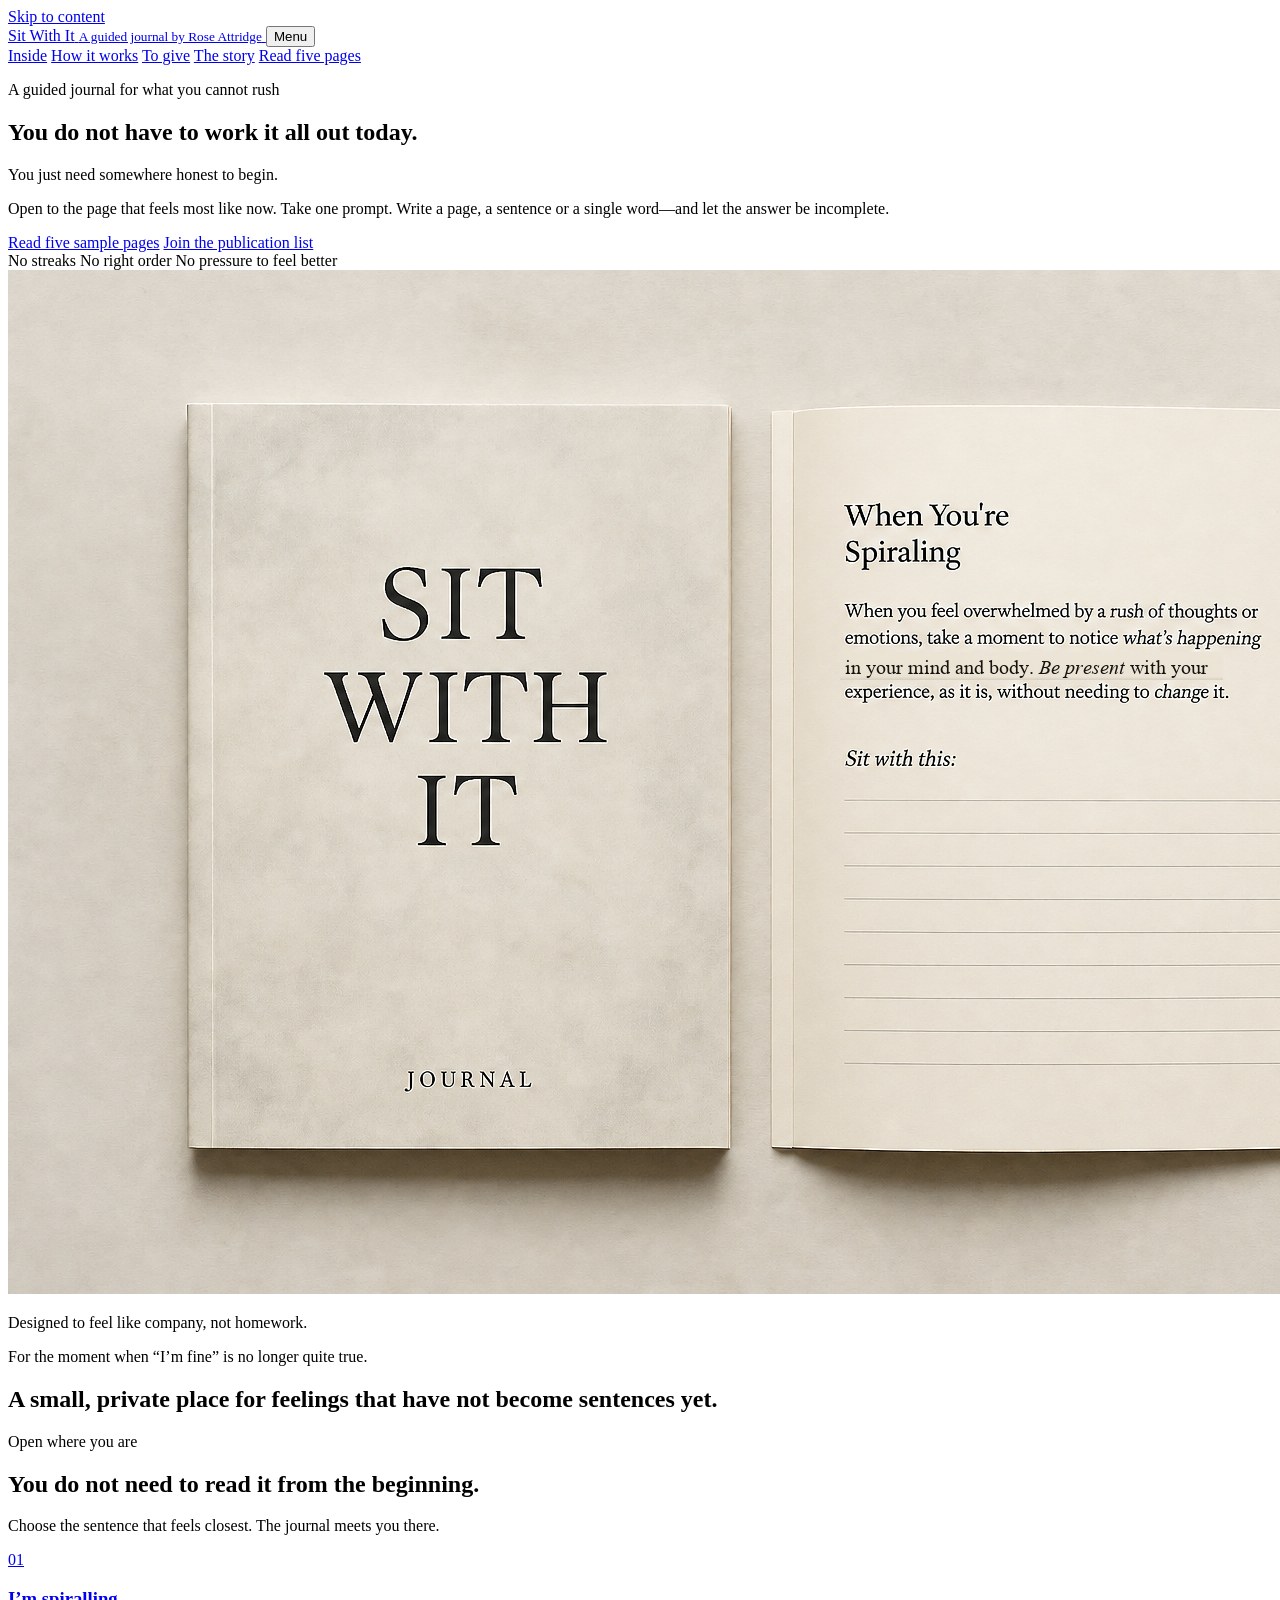
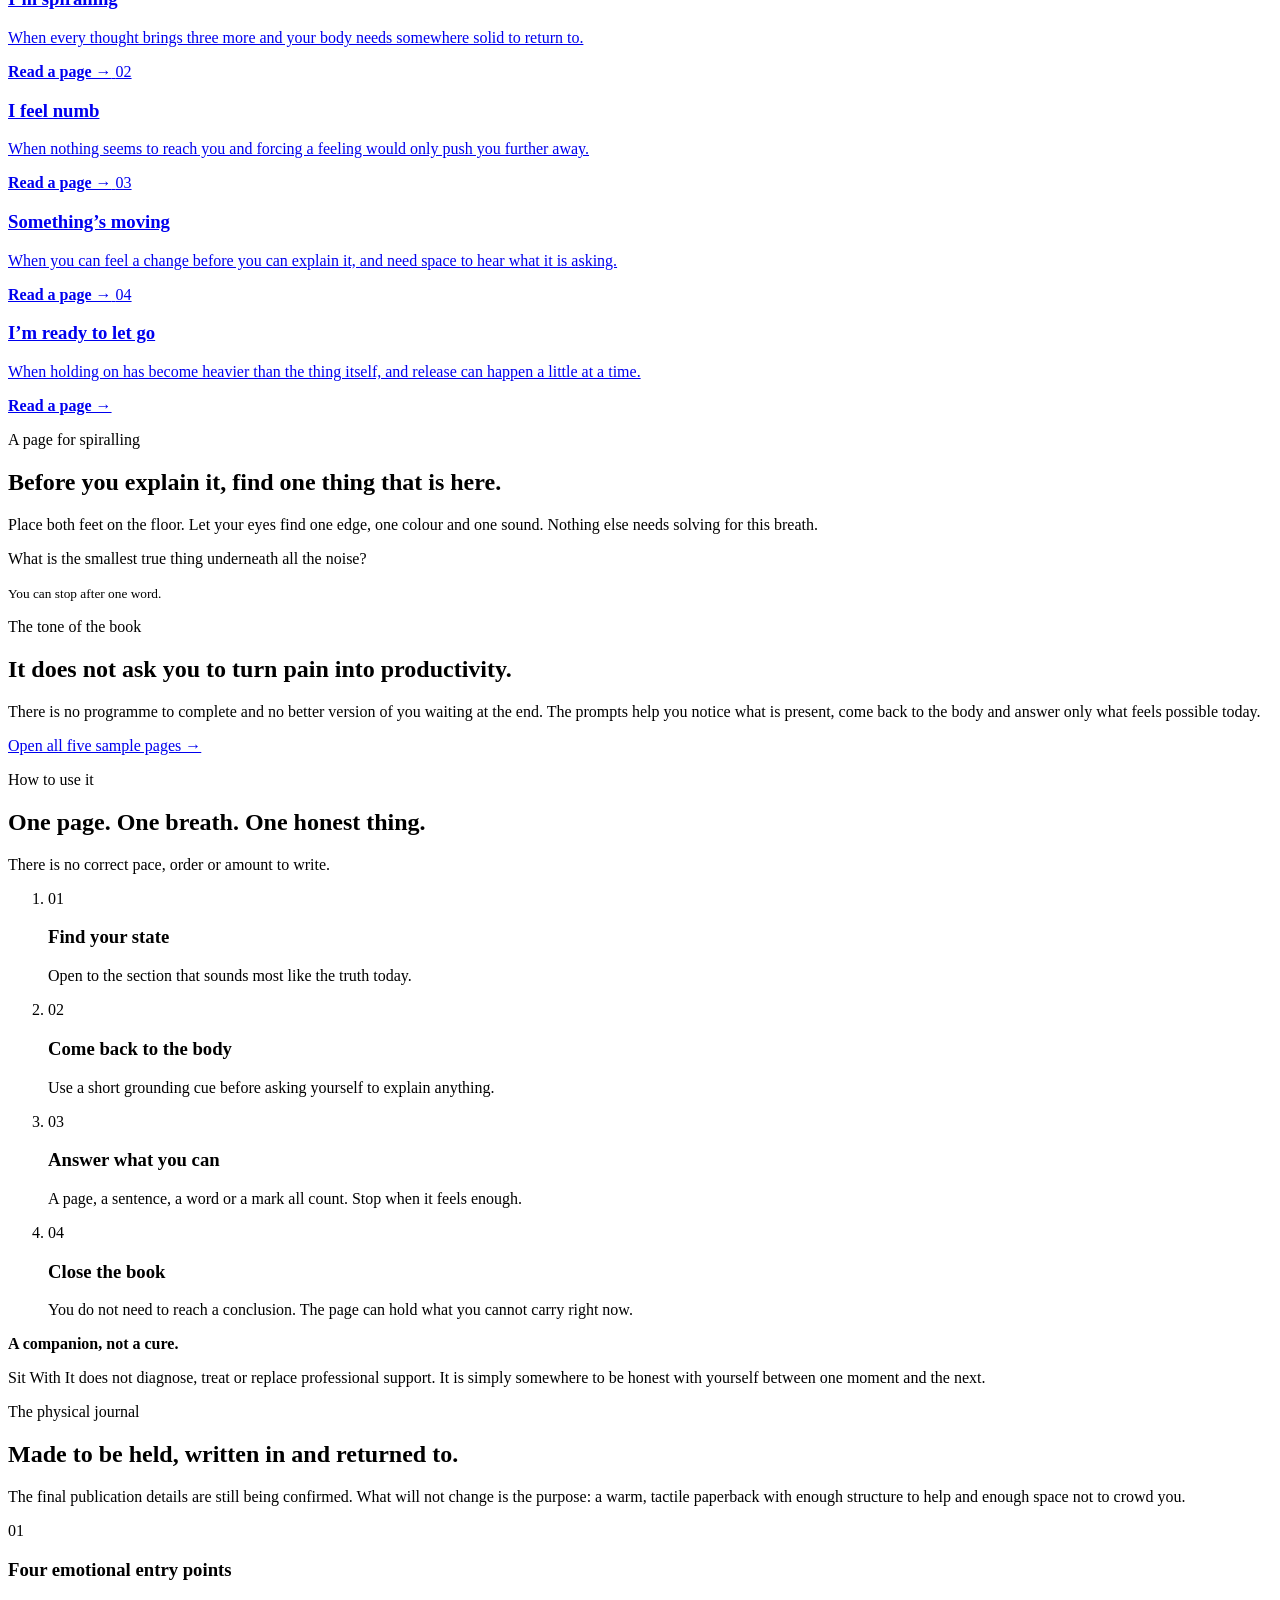
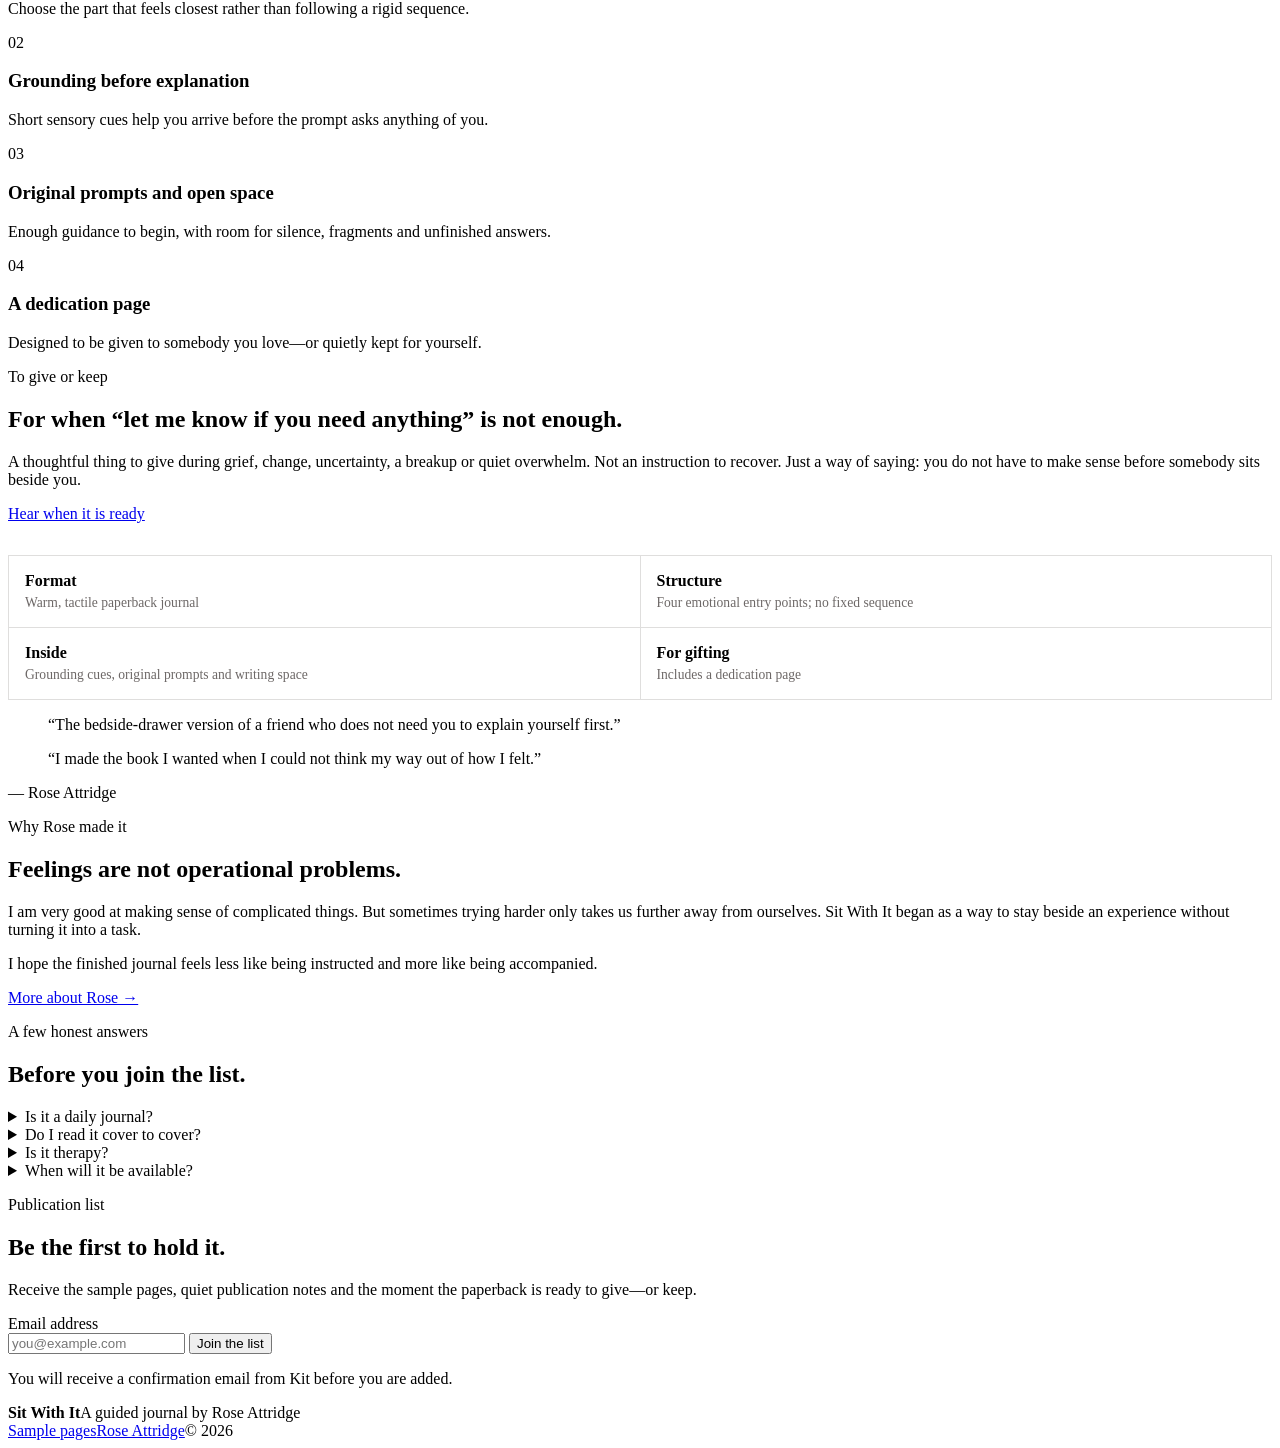
==== commit 927423a5: "Rebuild Sit With It homepage" ====
--- a/index.html
+++ b/index.html
@@ -1,270 +1,288 @@
 <!doctype html>
 <html lang="en">
-  <head>
-    <meta charset="UTF-8" />
-    <meta name="viewport" content="width=device-width, initial-scale=1.0" />
-    <title>Sit With It | A guided journal for what you cannot rush</title>
-    <meta
-      name="description"
-      content="Sit With It is a gentle guided journal by Rose Attridge for the moments when you are spiralling, numb, changing, or ready to let go."
-    />
-    <meta name="robots" content="index, follow, max-image-preview:large" />
-    <link rel="canonical" href="https://sitwithit.co.uk/" />
-    <link rel="manifest" href="/site.webmanifest" />
-    <meta name="theme-color" content="#f4eadf" />
-    <meta property="og:title" content="Sit With It | A guided journal for what you cannot rush" />
-    <meta
-      property="og:description"
-      content="You do not have to work it all out today. You just need somewhere honest to begin."
-    />
-    <meta property="og:type" content="website" />
-    <meta property="og:site_name" content="Sit With It" />
-    <meta property="og:url" content="https://sitwithit.co.uk/" />
-    <meta property="og:image" content="https://sitwithit.co.uk/assets/sit-with-it-journal-mockup-corrected.png" />
-    <meta property="og:image:alt" content="Sit With It guided companion journal by Rose Attridge" />
-    <meta name="twitter:card" content="summary_large_image" />
-    <meta name="twitter:title" content="Sit With It | A guided journal for what you cannot rush" />
-    <meta
-      name="twitter:description"
-      content="You do not have to work it all out today. You just need somewhere honest to begin."
-    />
-    <meta name="twitter:image" content="https://sitwithit.co.uk/assets/sit-with-it-journal-mockup-corrected.png" />
-    <link rel="icon" href="favicon.svg" />
-    <link rel="preconnect" href="https://fonts.googleapis.com" />
-    <link rel="preconnect" href="https://fonts.gstatic.com" crossorigin />
-    <link rel="preconnect" href="https://www.googletagmanager.com" />
-    <link
-      href="https://fonts.googleapis.com/css2?family=Cormorant+Garamond:ital,wght@0,400;0,500;0,600;1,400&family=Inter:wght@300;400;500;600&display=swap"
-      rel="stylesheet"
-    />
-    <link rel="stylesheet" href="styles.css" />
-    <script>
-      window.GA_MEASUREMENT_ID = 'G-603SZCWYZ1';
-    </script>
-    <script src="analytics.js" defer></script>
-    <script type="application/ld+json">
-      {
-        "@context": "https://schema.org",
-        "@type": "Book",
-        "name": "Sit With It",
-        "url": "https://sitwithit.co.uk/",
-        "author": {
-          "@type": "Person",
-          "name": "Rose Attridge",
-          "url": "https://roseattridge.com/"
-        },
-        "description": "Sit With It is a gentle guided journal by Rose Attridge for the moments when you are spiralling, numb, changing, or ready to let go.",
-        "bookFormat": "https://schema.org/Paperback",
-        "inLanguage": "en",
-        "publisher": {
-          "@type": "Person",
-          "name": "Rose Attridge"
-        }
-      }
-    </script>
-  </head>
-  <body>
-    <header class="site-header" data-header>
-      <a class="wordmark" href="#top" aria-label="Sit With It home">
-        <span>Sit With It</span>
-        <small>Rose Attridge</small>
-      </a>
-      <nav class="nav" aria-label="Primary navigation">
-        <a href="#book">The Book</a>
-        <a href="#inside">Open Where You Are</a>
-        <a href="#gift">Give It</a>
-        <a class="nav-cta" href="#launch-list">Join the List</a>
-      </nav>
-      <button class="menu-button" type="button" data-menu-button aria-label="Open navigation">
-        <span></span>
-        <span></span>
-      </button>
-    </header>
-
-    <main id="top">
-      <section class="hero" aria-labelledby="hero-title">
-        <div class="hero-copy">
-          <p class="eyebrow">A guided journal by Rose Attridge</p>
-          <h1 id="hero-title">Sit With It</h1>
-          <p class="hero-line">You do not have to work it all out today.</p>
-          <p class="hero-text">
-            You just need somewhere honest to begin. Open to the page that feels most
-            like now, take one prompt, and let the answer be incomplete.
-          </p>
-          <div class="hero-actions">
-            <a class="button primary" href="#launch-list">Join the launch list</a>
-            <a class="button secondary" href="#inside">See what is inside</a>
-          </div>
-        </div>
-        <p class="scroll-cue">Inside the book</p>
-      </section>
-
-      <section class="section intro" id="book">
-        <p class="section-label">The book</p>
-        <div class="intro-grid">
-          <div><h2>For the moment when “I’m fine” is no longer quite true.</h2></div>
-          <div class="intro-copy">
-            <p>
-              <em>Sit With It</em> is a small, private place for the feelings that have not
-              become sentences yet. It does not demand a morning routine, a breakthrough
-              or a better version of you. It simply helps you notice what is here.
-            </p>
-            <p>
-              Some days that might mean three pages. Some days it might mean one honest
-              word and closing the cover. Both count.
-            </p>
-          </div>
-        </div>
-        <div class="promise-strip" aria-label="What the journal offers">
-          <span>No streaks to maintain</span>
+<head>
+  <meta charset="UTF-8" />
+  <meta name="viewport" content="width=device-width, initial-scale=1" />
+  <title>Sit With It | A Guided Journal for What You Cannot Rush</title>
+  <meta name="description" content="Sit With It is a gentle guided journal by Rose Attridge for spiralling, numbness, change and letting go. Read five sample pages and join the publication list." />
+  <meta name="robots" content="index, follow, max-image-preview:large" />
+  <link rel="canonical" href="https://sitwithit.co.uk/" />
+  <link rel="manifest" href="/site.webmanifest" />
+  <link rel="icon" href="favicon.svg" />
+  <meta name="theme-color" content="#ede0d3" />
+  <meta property="og:type" content="website" />
+  <meta property="og:site_name" content="Sit With It" />
+  <meta property="og:title" content="Sit With It | A Guided Journal for What You Cannot Rush" />
+  <meta property="og:description" content="You do not have to work it all out today. You just need somewhere honest to begin." />
+  <meta property="og:url" content="https://sitwithit.co.uk/" />
+  <meta property="og:image" content="https://sitwithit.co.uk/assets/sit-with-it-journal-mockup-corrected.png" />
+  <meta property="og:image:alt" content="Sit With It guided journal by Rose Attridge" />
+  <meta name="twitter:card" content="summary_large_image" />
+  <meta name="twitter:title" content="Sit With It" />
+  <meta name="twitter:description" content="A gentle guided journal for what you cannot rush." />
+  <meta name="twitter:image" content="https://sitwithit.co.uk/assets/sit-with-it-journal-mockup-corrected.png" />
+  <link rel="preconnect" href="https://fonts.googleapis.com" />
+  <link rel="preconnect" href="https://fonts.gstatic.com" crossorigin />
+  <link rel="preconnect" href="https://www.googletagmanager.com" />
+  <link href="https://fonts.googleapis.com/css2?family=DM+Sans:wght@400;500;600&family=Newsreader:opsz,wght@6..72,400;6..72,500;6..72,600&display=swap" rel="stylesheet" />
+  <link rel="stylesheet" href="redesign.css?v=2" />
+  <script>window.GA_MEASUREMENT_ID = 'G-603SZCWYZ1';</script>
+  <script src="analytics.js" defer></script>
+  <script type="application/ld+json">
+  {
+    "@context": "https://schema.org",
+    "@type": "Book",
+    "name": "Sit With It",
+    "url": "https://sitwithit.co.uk/",
+    "author": {
+      "@type": "Person",
+      "name": "Rose Attridge",
+      "url": "https://roseattridge.com/"
+    },
+    "description": "A gentle guided journal for spiralling, numbness, change and letting go.",
+    "bookFormat": "https://schema.org/Paperback",
+    "inLanguage": "en"
+  }
+  </script>
+</head>
+<body>
+  <a class="skip-link" href="#main">Skip to content</a>
+
+  <header class="site-header" data-header>
+    <a class="brand" href="#top" aria-label="Sit With It home">
+      <span>Sit With It</span>
+      <small>A guided journal by Rose Attridge</small>
+    </a>
+    <button class="menu-button" type="button" aria-expanded="false" aria-controls="site-nav" data-menu>Menu</button>
+    <nav class="site-nav" id="site-nav" data-nav>
+      <a href="#inside">Inside</a>
+      <a href="#how">How it works</a>
+      <a href="#gift">To give</a>
+      <a href="#story">The story</a>
+      <a class="nav-cta" href="sample.html">Read five pages</a>
+    </nav>
+  </header>
+
+  <main id="main">
+    <section class="hero" id="top">
+      <div class="hero-copy">
+        <p class="eyebrow">A guided journal for what you cannot rush</p>
+        <h1>You do not have to work it all out today.</h1>
+        <p class="hero-line">You just need somewhere honest to begin.</p>
+        <p class="hero-text">
+          Open to the page that feels most like now. Take one prompt. Write a page, a sentence
+          or a single word—and let the answer be incomplete.
+        </p>
+        <div class="hero-actions">
+          <a class="button primary" href="sample.html">Read five sample pages</a>
+          <a class="button secondary" href="#launch-list">Join the publication list</a>
+        </div>
+        <div class="hero-promises">
+          <span>No streaks</span>
           <span>No right order</span>
           <span>No pressure to feel better</span>
         </div>
-      </section>
-
-      <section class="dark-band" id="inside">
-        <div class="band-inner">
-          <p class="section-label light">Open where you are</p>
-          <div class="states-heading">
-            <h2>You do not need to read it from the beginning.</h2>
-            <p>Choose the sentence that feels closest. The journal will meet you there.</p>
-          </div>
-          <div class="theme-grid">
-            <article>
-              <span>01</span>
-              <h3>I’m spiralling</h3>
-              <p>When every thought brings three more and your body needs somewhere solid to return to.</p>
-            </article>
-            <article>
-              <span>02</span>
-              <h3>I feel numb</h3>
-              <p>When nothing seems to reach you and forcing a feeling would only push you further away.</p>
-            </article>
-            <article>
-              <span>03</span>
-              <h3>Something’s moving</h3>
-              <p>When you can feel a change before you can explain it, and need space to hear what it is asking.</p>
-            </article>
-            <article>
-              <span>04</span>
-              <h3>I’m ready to let go</h3>
-              <p>When holding on has become heavier than the thing itself, and release can happen a little at a time.</p>
-            </article>
-          </div>
-        </div>
-      </section>
-
-      <section class="section ritual" id="ritual">
-        <p class="section-label">How to use it</p>
-        <div class="ritual-layout">
-          <div>
-            <h2>One page. One breath. One honest thing.</h2>
-            <p class="ritual-intro">There is no programme to complete. Just a simple way in when everything feels too loud—or too far away.</p>
-          </div>
-          <ol class="ritual-steps">
-            <li><span>01</span><strong>Find your state</strong><p>Open to the section that sounds most like the truth today.</p></li>
-            <li><span>02</span><strong>Come back to the body</strong><p>Use the short grounding cue before asking yourself to explain anything.</p></li>
-            <li><span>03</span><strong>Answer what you can</strong><p>Write a page, a sentence or a single word. Stop when it feels enough.</p></li>
-          </ol>
-        </div>
-        <aside class="care-note">
-          <strong>This is a companion, not a cure.</strong>
-          <p>It will not diagnose you, hurry you or replace professional support. It is simply somewhere to be honest with yourself between one moment and the next.</p>
-        </aside>
-      </section>
-
-      <section class="section gift" id="gift">
-        <p class="section-label">To give or keep</p>
-        <div class="gift-layout">
-          <div class="gift-image">
-            <img src="assets/sit-with-it-journal-mockup-corrected.png" alt="Sit With It journal beside an open guided page" loading="lazy" />
-          </div>
-          <div class="gift-copy">
-            <p class="eyebrow">For the words you cannot quite find</p>
-            <h2>A thoughtful thing to give when “let me know if you need anything” is not enough.</h2>
-            <p>
-              Give it to someone in a season of change, grief, uncertainty or quiet overwhelm.
-              Or keep it close for yourself—the bedside-drawer version of a friend who does not
-              need you to make sense before they sit down.
-            </p>
-            <ul>
-              <li>A warm, tactile paperback designed to be written in</li>
-              <li>Four emotional entry points rather than a rigid sequence</li>
-              <li>Grounding cues, original prompts and space for what comes</li>
-              <li>A dedication page for gifting it to somebody you love</li>
-            </ul>
-          </div>
-        </div>
-      </section>
-
-      <section class="section author-note" id="author">
-        <p class="section-label">A note from Rose</p>
-        <div class="author-layout">
-          <blockquote>“I made the book I wanted when I could not think my way out of how I felt.”</blockquote>
-          <div>
-            <p>
-              I am very good at making sense of complicated things. But feelings are not
-              operational problems, and sometimes trying harder only takes us further away
-              from ourselves.
-            </p>
-            <p>
-              <em>Sit With It</em> began as a way to stay beside an experience without turning
-              it into a task. I hope it feels less like being instructed and more like being
-              accompanied.
-            </p>
-            <a href="https://roseattridge.com/">More about Rose <span aria-hidden="true">→</span></a>
-          </div>
-        </div>
-      </section>
-
-      <section class="launch" id="launch-list">
-        <div class="launch-copy">
-          <p class="eyebrow">Launch list</p>
-          <h2>Be the first to hold it.</h2>
-          <p>
-            Join the list for an early excerpt, quiet publication notes and the moment
-            the paperback is ready to give—or keep.
-          </p>
-        </div>
-
-        <form
-          class="signup-form seva-form formkit-form"
-          action="https://app.kit.com/forms/9691021/subscriptions"
-          method="post"
-          data-sv-form="9691021"
-          data-uid="6dd5b5a5a5"
-          data-format="inline"
-          data-version="5"
-          data-kit-form
-        >
-          <label for="email">Email address</label>
-          <div class="form-row">
-            <input
-              id="email"
-              class="formkit-input"
-              name="email_address"
-              type="email"
-              placeholder="you@example.com"
-              aria-label="Email address"
-              required
-            />
-            <button class="button primary formkit-submit" type="submit" data-element="submit">
-              Join the list
-            </button>
-          </div>
-          <p class="form-note">
-            You will get a confirmation email from Kit before you are added to the list.
-          </p>
-        </form>
-      </section>
-    </main>
-
-    <footer class="site-footer">
-      <p>© <span data-year></span> Rose Attridge. Sit With It.</p>
-      <a href="#top">Back to top</a>
-    </footer>
-
-    <script src="https://f.convertkit.com/ckjs/ck.5.js"></script>
-    <script type="module" src="script.js"></script>
-  </body>
+      </div>
+      <div class="hero-object" aria-label="Sit With It journal">
+        <div class="object-halo"></div>
+        <img src="assets/sit-with-it-journal-mockup-corrected.png" alt="Sit With It journal beside an open guided page" />
+        <p>Designed to feel like company, not homework.</p>
+      </div>
+    </section>
+
+    <section class="opening-note">
+      <p>For the moment when “I’m fine” is no longer quite true.</p>
+      <h2>A small, private place for feelings that have not become sentences yet.</h2>
+    </section>
+
+    <section class="section inside" id="inside">
+      <div class="section-heading">
+        <p class="eyebrow">Open where you are</p>
+        <h2>You do not need to read it from the beginning.</h2>
+        <p>Choose the sentence that feels closest. The journal meets you there.</p>
+      </div>
+      <div class="state-grid">
+        <a href="sample.html#spiralling">
+          <span>01</span>
+          <h3>I’m spiralling</h3>
+          <p>When every thought brings three more and your body needs somewhere solid to return to.</p>
+          <b>Read a page →</b>
+        </a>
+        <a href="sample.html#numb">
+          <span>02</span>
+          <h3>I feel numb</h3>
+          <p>When nothing seems to reach you and forcing a feeling would only push you further away.</p>
+          <b>Read a page →</b>
+        </a>
+        <a href="sample.html#moving">
+          <span>03</span>
+          <h3>Something’s moving</h3>
+          <p>When you can feel a change before you can explain it, and need space to hear what it is asking.</p>
+          <b>Read a page →</b>
+        </a>
+        <a href="sample.html#letting-go">
+          <span>04</span>
+          <h3>I’m ready to let go</h3>
+          <p>When holding on has become heavier than the thing itself, and release can happen a little at a time.</p>
+          <b>Read a page →</b>
+        </a>
+      </div>
+    </section>
+
+    <section class="section page-preview">
+      <div class="preview-sheet">
+        <p class="page-label">A page for spiralling</p>
+        <h2>Before you explain it, find one thing that is here.</h2>
+        <div class="grounding">
+          Place both feet on the floor. Let your eyes find one edge, one colour and one sound.
+          Nothing else needs solving for this breath.
+        </div>
+        <p class="prompt">What is the smallest true thing underneath all the noise?</p>
+        <div class="writing-lines"><i></i><i></i><i></i><i></i></div>
+        <small>You can stop after one word.</small>
+      </div>
+      <div class="preview-copy">
+        <p class="eyebrow">The tone of the book</p>
+        <h2>It does not ask you to turn pain into productivity.</h2>
+        <p>
+          There is no programme to complete and no better version of you waiting at the end.
+          The prompts help you notice what is present, come back to the body and answer only
+          what feels possible today.
+        </p>
+        <a class="text-link" href="sample.html">Open all five sample pages →</a>
+      </div>
+    </section>
+
+    <section class="section how" id="how">
+      <div class="section-heading">
+        <p class="eyebrow">How to use it</p>
+        <h2>One page. One breath. One honest thing.</h2>
+        <p>There is no correct pace, order or amount to write.</p>
+      </div>
+      <ol class="ritual">
+        <li>
+          <span>01</span>
+          <div><h3>Find your state</h3><p>Open to the section that sounds most like the truth today.</p></div>
+        </li>
+        <li>
+          <span>02</span>
+          <div><h3>Come back to the body</h3><p>Use a short grounding cue before asking yourself to explain anything.</p></div>
+        </li>
+        <li>
+          <span>03</span>
+          <div><h3>Answer what you can</h3><p>A page, a sentence, a word or a mark all count. Stop when it feels enough.</p></div>
+        </li>
+        <li>
+          <span>04</span>
+          <div><h3>Close the book</h3><p>You do not need to reach a conclusion. The page can hold what you cannot carry right now.</p></div>
+        </li>
+      </ol>
+      <aside class="care-note">
+        <strong>A companion, not a cure.</strong>
+        <p>Sit With It does not diagnose, treat or replace professional support. It is simply somewhere to be honest with yourself between one moment and the next.</p>
+      </aside>
+    </section>
+
+    <section class="section object">
+      <div class="object-copy">
+        <div><p class="eyebrow">The physical journal</p><h2>Made to be held, written in and returned to.</h2></div>
+        <p>
+          The final publication details are still being confirmed. What will not change is the purpose:
+          a warm, tactile paperback with enough structure to help and enough space not to crowd you.
+        </p>
+      </div>
+      <div class="detail-grid">
+        <article><span>01</span><h3>Four emotional entry points</h3><p>Choose the part that feels closest rather than following a rigid sequence.</p></article>
+        <article><span>02</span><h3>Grounding before explanation</h3><p>Short sensory cues help you arrive before the prompt asks anything of you.</p></article>
+        <article><span>03</span><h3>Original prompts and open space</h3><p>Enough guidance to begin, with room for silence, fragments and unfinished answers.</p></article>
+        <article><span>04</span><h3>A dedication page</h3><p>Designed to be given to somebody you love—or quietly kept for yourself.</p></article>
+      </div>
+    </section>
+
+    <section class="gift" id="gift">
+      <div class="gift-copy">
+        <p class="eyebrow">To give or keep</p>
+        <h2>For when “let me know if you need anything” is not enough.</h2>
+        <p>
+          A thoughtful thing to give during grief, change, uncertainty, a breakup or quiet overwhelm.
+          Not an instruction to recover. Just a way of saying: you do not have to make sense before
+          somebody sits beside you.
+        </p>
+        <a class="button primary dark-button" href="#launch-list">Hear when it is ready</a>
+      </div>
+      <blockquote>
+        “The bedside-drawer version of a friend who does not need you to explain yourself first.”
+      </blockquote>
+    </section>
+
+    <section class="section story" id="story">
+      <div class="story-quote">
+        <blockquote>“I made the book I wanted when I could not think my way out of how I felt.”</blockquote>
+        <span>— Rose Attridge</span>
+      </div>
+      <div class="story-copy">
+        <p class="eyebrow">Why Rose made it</p>
+        <h2>Feelings are not operational problems.</h2>
+        <p>
+          I am very good at making sense of complicated things. But sometimes trying harder only
+          takes us further away from ourselves. Sit With It began as a way to stay beside an
+          experience without turning it into a task.
+        </p>
+        <p>
+          I hope the finished journal feels less like being instructed and more like being accompanied.
+        </p>
+        <a class="text-link" href="https://roseattridge.com/">More about Rose →</a>
+      </div>
+    </section>
+
+    <section class="section faq">
+      <div class="section-heading">
+        <p class="eyebrow">A few honest answers</p>
+        <h2>Before you join the list.</h2>
+      </div>
+      <div class="faq-grid">
+        <details>
+          <summary>Is it a daily journal?</summary>
+          <p>No. There is no streak, date sequence or expectation that you use it every day. Open it when you need somewhere to begin.</p>
+        </details>
+        <details>
+          <summary>Do I read it cover to cover?</summary>
+          <p>No. It is organised around four emotional states so you can enter where you are rather than where the contents page says you should be.</p>
+        </details>
+        <details>
+          <summary>Is it therapy?</summary>
+          <p>No. It is a reflective companion and does not replace professional mental-health care, diagnosis or treatment.</p>
+        </details>
+        <details>
+          <summary>When will it be available?</summary>
+          <p>The final price, page count and publication date are being confirmed. The publication list will receive the details and first opportunity to order.</p>
+        </details>
+      </div>
+    </section>
+
+    <section class="launch" id="launch-list">
+      <div>
+        <p class="eyebrow">Publication list</p>
+        <h2>Be the first to hold it.</h2>
+        <p>Receive the sample pages, quiet publication notes and the moment the paperback is ready to give—or keep.</p>
+      </div>
+      <form class="signup-form formkit-form" action="https://app.kit.com/forms/9691021/subscriptions" method="post" data-sv-form="9691021" data-uid="6dd5b5a5a5" data-format="inline" data-version="5">
+        <label for="email">Email address</label>
+        <div class="form-row">
+          <input id="email" class="formkit-input" name="email_address" type="email" autocomplete="email" placeholder="you@example.com" required />
+          <button class="button primary formkit-submit" type="submit" data-element="submit">Join the list</button>
+        </div>
+        <p class="form-note">You will receive a confirmation email from Kit before you are added.</p>
+      </form>
+    </section>
+  </main>
+
+  <footer class="site-footer">
+    <div><strong>Sit With It</strong><span>A guided journal by Rose Attridge</span></div>
+    <div><a href="sample.html">Sample pages</a><a href="https://roseattridge.com/">Rose Attridge</a><span>© <span data-year></span></span></div>
+  </footer>
+
+  <script src="https://f.convertkit.com/ckjs/ck.5.js"></script>
+  <script src="script.js"></script>
+</body>
 </html>
